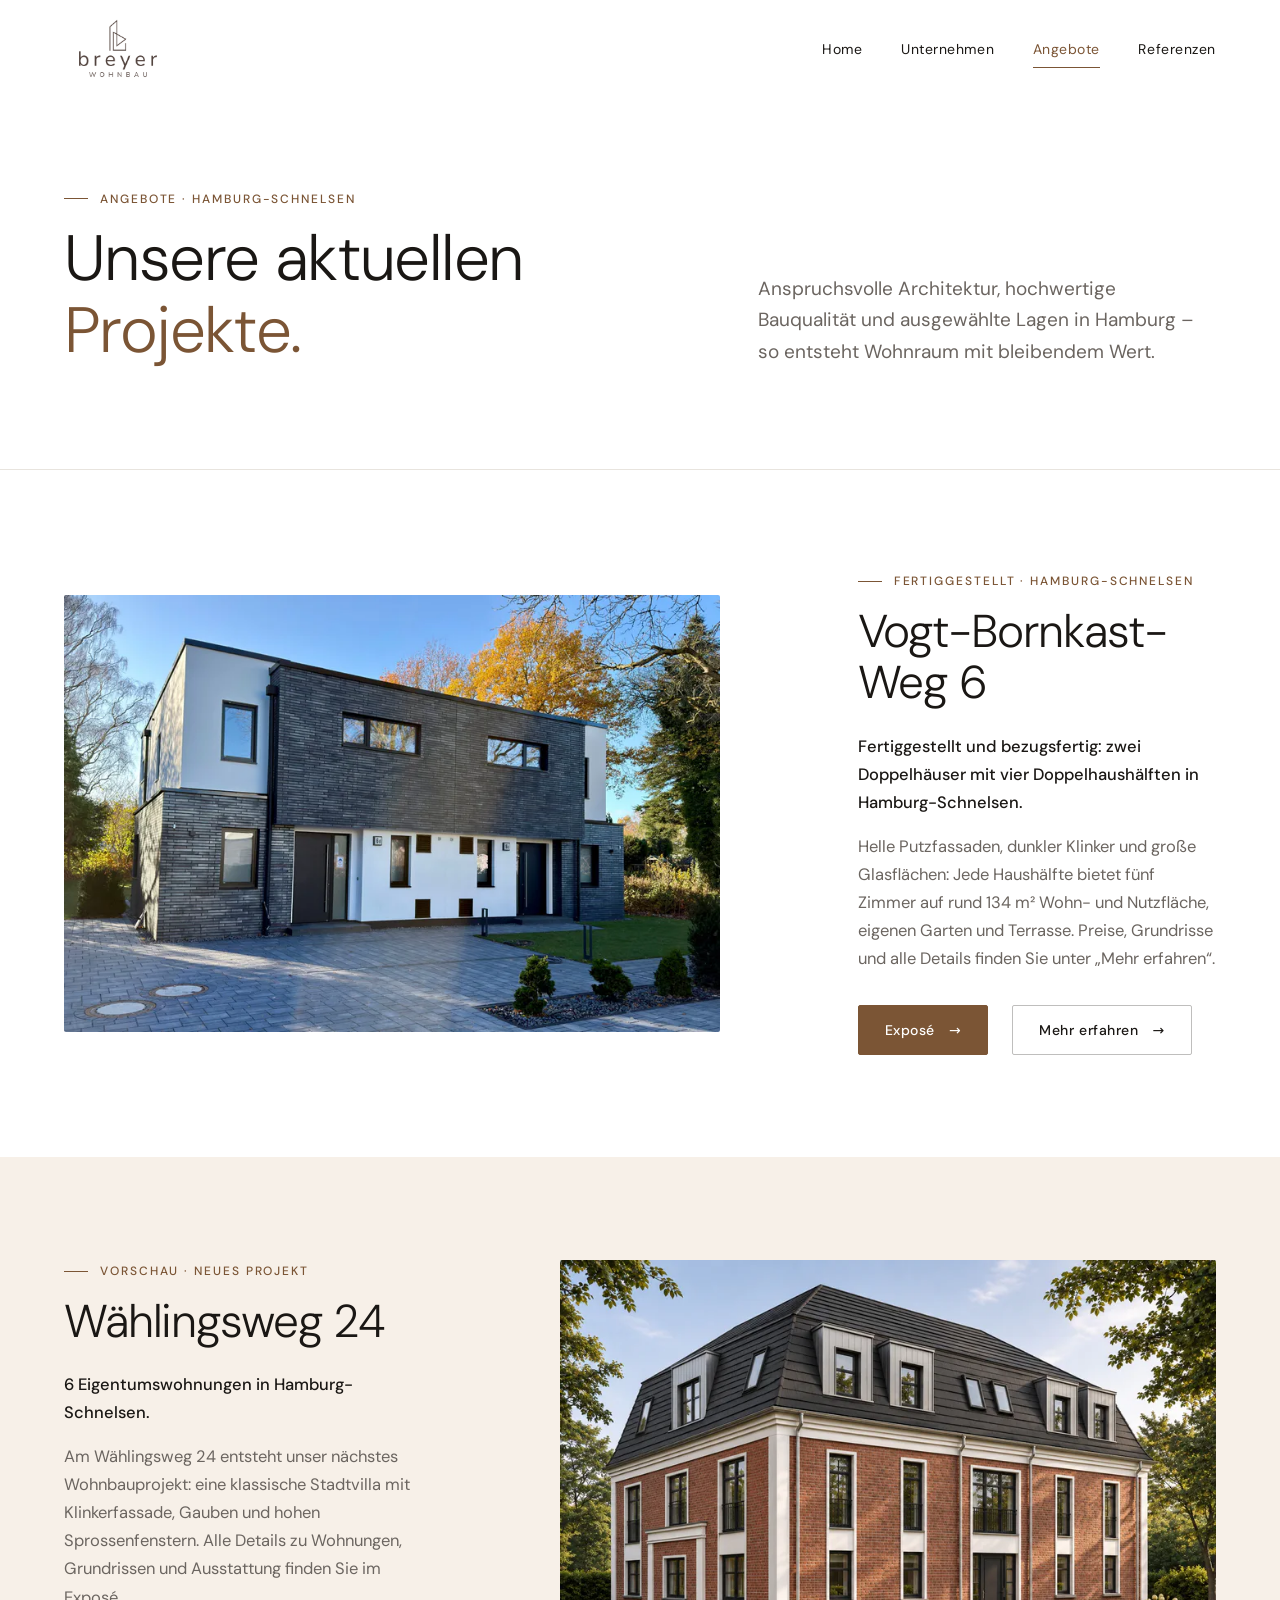
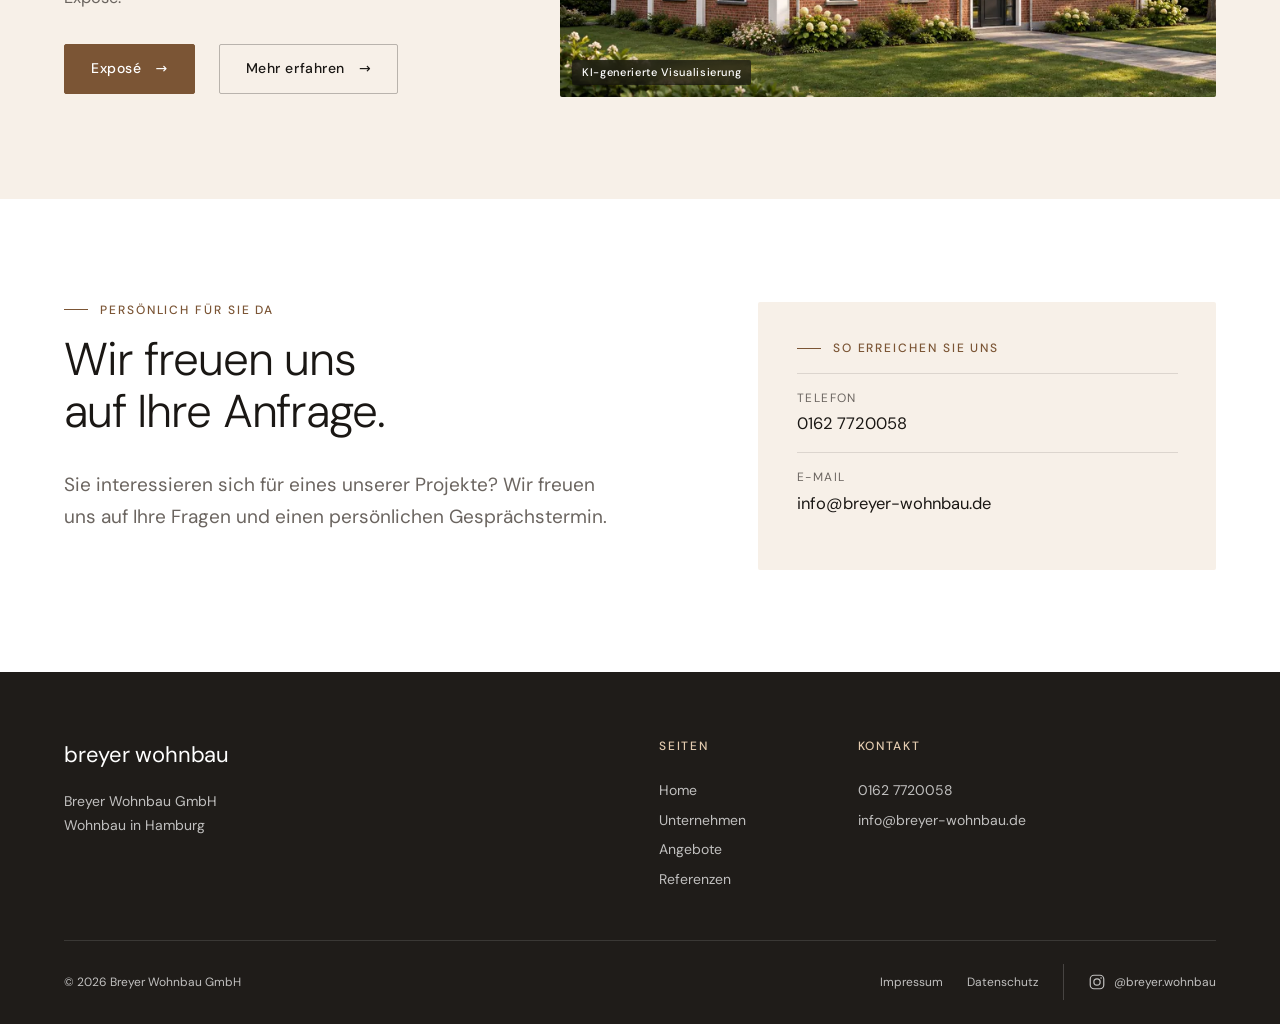
==== angebot.html @ ee2c21bd "Webseite Breyer Wohnbau" ====
<!doctype html>
<html lang="de">
<head>
<meta charset="utf-8">
<meta name="viewport" content="width=device-width,initial-scale=1">

<title>Angebote · Breyer Wohnbau GmbH</title>
<meta name="description" content="Unsere aktuellen Wohnbauprojekte in Hamburg-Schnelsen: Vogt-Bornkast-Weg 6 mit vier Doppelhaushälften und Wählingsweg 24 mit sechs Eigentumswohnungen.">
<meta name="theme-color" content="#ffffff">
<meta property="og:type" content="website">
<meta property="og:locale" content="de_DE">
<meta property="og:site_name" content="Breyer Wohnbau GmbH">
<meta property="og:title" content="Angebote · Breyer Wohnbau GmbH">
<meta property="og:description" content="Unsere aktuellen Wohnbauprojekte in Hamburg-Schnelsen: Vogt-Bornkast-Weg 6 mit vier Doppelhaushälften und Wählingsweg 24 mit sechs Eigentumswohnungen.">
<link rel="icon" href="favicon.png" type="image/png">
<link rel="apple-touch-icon" href="apple-touch-icon.png">
<link rel="preload" href="schriften/dm-sans-latin-400-normal.woff2" as="font" type="font/woff2" crossorigin>
<link rel="preload" href="schriften/dm-sans-latin-300-normal.woff2" as="font" type="font/woff2" crossorigin>
<link rel="stylesheet" href="design.css">
<link rel="stylesheet" href="style.css">
</head>
<body class="seite-angebot">
<a class="skip" href="#inhalt">Zum Inhalt springen</a>
<header class="kopf">
<div class="kopf-innen">
<a class="nav-logo" href="index.html" aria-label="Breyer Wohnbau GmbH – zur Startseite"><img src="bilder/logo.png" alt="Breyer Wohnbau GmbH" width="320" height="231"></a>
<button class="nav-toggle" type="button" aria-expanded="false" aria-controls="hauptnav"><span class="nav-toggle-text">Menü</span><span class="nav-toggle-icon" aria-hidden="true"></span></button>
<nav id="hauptnav" class="nav-links" aria-label="Hauptnavigation"><a href="index.html">Home</a><a href="ueber-uns.html">Unternehmen</a><a href="angebot.html" aria-current="page">Angebote</a><a href="referenzen.html">Referenzen</a><div class="nav-social"><a class="social-link" href="https://www.instagram.com/breyer.wohnbau/" target="_blank" rel="noopener" aria-label="Instagram (@breyer.wohnbau) – öffnet in neuem Fenster"><svg viewBox="0 0 24 24" width="18" height="18" aria-hidden="true" focusable="false"><rect x="3" y="3" width="18" height="18" rx="5" fill="none" stroke="currentColor" stroke-width="1.6"/><circle cx="12" cy="12" r="4.2" fill="none" stroke="currentColor" stroke-width="1.6"/><circle cx="17.4" cy="6.6" r="1.1" fill="currentColor"/></svg><span>@breyer.wohnbau</span></a></div></nav>
</div>
</header>
<main id="inhalt" tabindex="-1">
<section class="sec einleitung"><div class="wrap einleitung-grid"><div><p class="sec-label">Angebote · Hamburg-Schnelsen</p><h1 class="einleitung-titel">Unsere aktuellen<br><em>Projekte.</em></h1></div><div class="einleitung-text"><p>Anspruchsvolle Architektur, hochwertige Bauqualität und ausgewählte Lagen in Hamburg – so entsteht Wohnraum mit bleibendem Wert.</p></div></div></section>
<section class="sec" id="vogt-bornkast-weg"><div class="wrap project-preview"><figure class="pp-bild"><picture><source type="image/webp" srcset="bilder/vbw-g-hauseingang-2-480.webp 480w, bilder/vbw-g-hauseingang-2-800.webp 800w, bilder/vbw-g-hauseingang-2-1200.webp 1200w, bilder/vbw-g-hauseingang-2-1600.webp 1600w, bilder/vbw-g-hauseingang-2-2400.webp 2400w" sizes="(max-width:860px) 100vw, 58vw"><img src="bilder/vbw-g-hauseingang-2-1600.jpg" alt="Fertiggestelltes Doppelhaus am Vogt-Bornkast-Weg 6: Eingangsseite mit dunklem Klinker, heller Putzfassade und gepflasterter Zufahrt" width="2576" height="1717" loading="lazy" decoding="async" style="object-position:50% 55%"></picture></figure><div class="pp-text"><p class="sec-label">Fertiggestellt · Hamburg-Schnelsen</p><h2 class="sec-title">Vogt-Bornkast-Weg 6</h2><div class="pp-copy"><p><strong>Fertiggestellt und bezugsfertig: zwei Doppelhäuser mit vier Doppelhaushälften in Hamburg-Schnelsen.</strong></p>
<p>Helle Putzfassaden, dunkler Klinker und große Glasflächen: Jede Haushälfte bietet fünf Zimmer auf rund 134 m² Wohn- und Nutzfläche, eigenen Garten und Terrasse. Preise, Grundrisse und alle Details finden Sie unter „Mehr erfahren“.</p></div><div class="aktionen"><a class="btn" href="dateien/expose-vogt-bornkast-weg-6.pdf" target="_blank" rel="noopener">Exposé <span class="pfeil" aria-hidden="true">→</span><span class="sr-only"> (PDF, neues Fenster)</span></a><a class="btn btn-linie" href="vogt-bornkast-weg-6.html">Mehr erfahren <span class="pfeil" aria-hidden="true">→</span></a></div></div></div></section>
<section class="sec sec-alt" id="waehlingsweg"><div class="wrap project-preview bild-rechts"><figure class="pp-bild mit-ki-hinweis"><picture><source type="image/webp" srcset="bilder/ww24-perspektive-rendering-480.webp 480w, bilder/ww24-perspektive-rendering-800.webp 800w, bilder/ww24-perspektive-rendering-1200.webp 1200w, bilder/ww24-perspektive-rendering-1536.webp 1536w" sizes="(max-width:860px) 100vw, 58vw"><img src="bilder/ww24-perspektive-rendering-1536.jpg" alt="KI-generierte Visualisierung: Stadtvilla mit sechs Eigentumswohnungen am Wählingsweg 24 in Hamburg-Schnelsen" width="1536" height="1024" loading="lazy" decoding="async"></picture><span class="ki-hinweis">KI-generierte Visualisierung</span></figure><div class="pp-text"><p class="sec-label">Vorschau · Neues Projekt</p><h2 class="sec-title">Wählingsweg 24</h2><div class="pp-copy"><p><strong>6 Eigentumswohnungen in Hamburg-Schnelsen.</strong></p>
<p>Am Wählingsweg 24 entsteht unser nächstes Wohnbauprojekt: eine klassische Stadtvilla mit Klinkerfassade, Gauben und hohen Sprossenfenstern. Alle Details zu Wohnungen, Grundrissen und Ausstattung finden Sie im Exposé.</p></div><div class="aktionen"><a class="btn" href="dateien/expose-waehlingsweg-24.pdf" target="_blank" rel="noopener">Exposé <span class="pfeil" aria-hidden="true">→</span><span class="sr-only"> (PDF, neues Fenster)</span></a><a class="btn btn-linie" href="waehlingsweg-24.html">Mehr erfahren <span class="pfeil" aria-hidden="true">→</span></a></div></div></div></section>
<section class="sec" id="kontakt"><div class="wrap contact-grid"><div><p class="sec-label">Persönlich für Sie da</p><h2 class="sec-title">Wir freuen uns<br>auf Ihre Anfrage.</h2><p class="lead">Sie interessieren sich für eines unserer Projekte? Wir freuen uns auf Ihre Fragen und einen persönlichen Gesprächstermin.</p></div><div class="contact-panel"><p class="sec-label">So erreichen Sie uns</p><a class="contact-link" href="tel:+491627720058"><span>Telefon</span>0162 7720058</a><a class="contact-link" href="mailto:info@breyer-wohnbau.de"><span>E-Mail</span>info@breyer-wohnbau.de</a></div></div></section>
</main>
<footer class="fuss">
<div class="wrap fuss-grid">
<div class="fuss-marke"><p class="footer-logo">breyer wohnbau</p><p>Breyer Wohnbau GmbH<br>Wohnbau in Hamburg</p></div>
<nav class="fuss-nav" aria-label="Fußzeile"><p class="fuss-titel">Seiten</p><a href="index.html">Home</a><a href="ueber-uns.html">Unternehmen</a><a href="angebot.html">Angebote</a><a href="referenzen.html">Referenzen</a></nav>
<div class="fuss-kontakt"><p class="fuss-titel">Kontakt</p><a href="tel:+491627720058">0162 7720058</a><a href="mailto:info@breyer-wohnbau.de">info@breyer-wohnbau.de</a></div>
</div>
<div class="wrap fuss-unten"><p class="footer-copy">© 2026 Breyer Wohnbau GmbH</p><div class="footer-links"><a href="impressum.html">Impressum</a><a href="datenschutz.html">Datenschutz</a><a class="social-link" href="https://www.instagram.com/breyer.wohnbau/" target="_blank" rel="noopener" aria-label="Instagram (@breyer.wohnbau) – öffnet in neuem Fenster"><svg viewBox="0 0 24 24" width="18" height="18" aria-hidden="true" focusable="false"><rect x="3" y="3" width="18" height="18" rx="5" fill="none" stroke="currentColor" stroke-width="1.6"/><circle cx="12" cy="12" r="4.2" fill="none" stroke="currentColor" stroke-width="1.6"/><circle cx="17.4" cy="6.6" r="1.1" fill="currentColor"/></svg><span>@breyer.wohnbau</span></a></div></div>
</footer>
<script src="seite.js" defer></script>
</body>
</html>
---- design.css ----
@font-face{font-family:'DM Sans';font-style:normal;font-weight:300;font-display:swap;src:url(schriften/dm-sans-latin-300-normal.woff2) format('woff2')}
@font-face{font-family:'DM Sans';font-style:normal;font-weight:400;font-display:swap;src:url(schriften/dm-sans-latin-400-normal.woff2) format('woff2')}
@font-face{font-family:'DM Sans';font-style:normal;font-weight:500;font-display:swap;src:url(schriften/dm-sans-latin-500-normal.woff2) format('woff2')}
:root{--braun:#7B5535;--braun-light:#F7F0E8;--braun-mid:#C4A882;--braun-dunkel-hell:#E4CCB0;--text:#1A1714;--gray-600:#6B6560;--gray-200:#E8E4DE;--white:#FFFFFF;--font-kopf:'DM Sans',system-ui,sans-serif;--font-text:'DM Sans',system-ui,sans-serif;--radius:2px}
---- style.css ----
/* =========================================================================
   Breyer Wohnbau – Gestaltung
   Farben und Schriften kommen aus design.css (inhalt/design.json).
   Aufbau: 1 Grundlagen · 2 Raster & Typografie · 3 Komponenten · 4 Bausteine
           5 Kopf & Fuß · 6 Animation · 7 Responsiv
   ========================================================================= */

/* ---------- 1 Grundlagen ---------- */
:root{
  --wrap:1240px;
  --wrap-breit:1440px;
  --rand:clamp(20px,5vw,64px);
  --kopf-h:100px;
  /* Abstände (8er-System) */
  --s1:8px;--s2:16px;--s3:24px;--s4:32px;--s5:48px;--s6:64px;--s7:96px;
  --sec-y:clamp(64px,8vw,112px);
  /* Schriftgrößen */
  --fs-xs:12px;--fs-s:14px;--fs-m:16.5px;--fs-l:clamp(17px,.4vw + 15.5px,19px);
  --fs-h3:clamp(20px,.6vw + 17px,24px);
  --fs-h2:clamp(30px,2.2vw + 18px,46px);
  --fs-h1:clamp(38px,3.6vw + 18px,70px);
  /* Farben (abgeleitet) */
  --papier:#fbf9f6;
  --dunkel:#1f1c19;
  --linie:var(--gray-200);
  --ease:cubic-bezier(.22,.61,.36,1);
}
*,*::before,*::after{box-sizing:border-box}
*{margin:0;padding:0}
html{-webkit-text-size-adjust:100%;text-size-adjust:100%;scroll-padding-top:calc(var(--kopf-h) + 64px)}
@media (prefers-reduced-motion:no-preference){html{scroll-behavior:smooth}}
body{font-family:var(--font-text);font-size:var(--fs-m);line-height:1.7;color:var(--text);background:var(--white);-webkit-font-smoothing:antialiased;-moz-osx-font-smoothing:grayscale;text-rendering:optimizeLegibility;font-variant-numeric:lining-nums;overflow-x:clip}
a{color:inherit;text-decoration:none}
img{display:block;max-width:100%;height:auto}
picture{display:contents}
button{font:inherit;color:inherit}
ul{list-style:none}
:focus-visible{outline:2px solid var(--braun);outline-offset:3px;border-radius:1px}
main:focus{outline:none}
.skip{position:absolute;left:12px;top:-60px;z-index:300;background:var(--dunkel);color:#fff;padding:10px 16px;font-size:var(--fs-s);transition:top .2s}
.skip:focus{top:12px}
.sr-only{position:absolute;width:1px;height:1px;padding:0;margin:-1px;overflow:hidden;clip:rect(0,0,0,0);white-space:nowrap;border:0}
mark.platzhalter{background:#fff3b0;color:#5c4300;border:1px dashed #c79a00;padding:0 4px;border-radius:2px;font-weight:500;-webkit-box-decoration-break:clone;box-decoration-break:clone}
::selection{background:var(--braun-dunkel-hell);color:var(--dunkel)}

/* ---------- 2 Raster & Typografie ---------- */
.wrap{width:100%;max-width:calc(var(--wrap) + 2 * var(--rand));margin-inline:auto;padding-inline:var(--rand)}
.wrap-breit{width:100%;max-width:calc(var(--wrap-breit) + 2 * var(--rand));margin-inline:auto;padding-inline:var(--rand)}
.sec{padding-block:var(--sec-y)}
.sec + .sec:not(.sec-alt){border-top:1px solid var(--linie)}
.sec-alt + .sec:not(.sec-alt){border-top:0}
.sec-alt{background:var(--braun-light)}

.sec-label,.hero-tag,.home-kicker{display:flex;align-items:center;gap:12px;margin-bottom:var(--s2);font-size:var(--fs-xs);font-weight:500;letter-spacing:.16em;text-transform:uppercase;color:var(--braun);line-height:1.4}
.sec-label::before,.hero-tag::before,.home-kicker::before{content:'';flex:none;width:24px;height:1px;background:currentColor}
h1,h2,h3{font-family:var(--font-kopf);font-weight:300;line-height:1.12;letter-spacing:-.025em;color:var(--text);text-wrap:balance}
.sec-title{font-size:var(--fs-h2);margin-bottom:var(--s4)}
h1.sec-title{font-size:var(--fs-h1)}
.sec-title em,h1 em{font-style:normal;color:var(--braun)}
.lead{font-size:var(--fs-l);line-height:1.65;color:var(--gray-600);max-width:34em}
.muted{font-size:var(--fs-s);line-height:1.6;color:var(--gray-600);margin-top:var(--s3);max-width:42em}
p{max-width:65ch}

/* ---------- 3 Komponenten ---------- */
.pfeil{display:inline-block;transition:transform .35s var(--ease)}
.btn{display:inline-flex;align-items:center;justify-content:center;gap:14px;min-height:50px;padding:14px 26px;background:var(--braun);color:#fff;border:1px solid var(--braun);border-radius:var(--radius);font-size:var(--fs-s);font-weight:500;letter-spacing:.04em;line-height:1.2;transition:background-color .3s var(--ease),color .3s var(--ease),border-color .3s var(--ease)}
.btn:hover{background:#5f4129;border-color:#5f4129}
.btn:hover .pfeil,.textlink:hover .pfeil,.ref-karte:hover .pfeil,.rd-weiter:hover .pfeil{transform:translateX(4px)}
.btn-linie{background:transparent;color:var(--text);border-color:rgba(26,23,20,.28)}
.btn-linie:hover{background:var(--text);color:#fff;border-color:var(--text)}
.btn-hell{background:#fff;color:var(--dunkel);border-color:#fff}
.btn-hell:hover{background:var(--braun-light);border-color:var(--braun-light)}
.btn-glas{background:rgba(255,255,255,.08);color:#fff;border-color:rgba(255,255,255,.55);-webkit-backdrop-filter:blur(6px);backdrop-filter:blur(6px)}
.btn-glas:hover{background:rgba(255,255,255,.2);border-color:#fff}
.btn-abstand{margin-top:var(--s4)}
.textlink{display:inline-flex;align-items:center;gap:10px;padding-block:6px;font-size:var(--fs-s);font-weight:500;letter-spacing:.03em;color:var(--text);background:linear-gradient(var(--braun),var(--braun)) 0 100%/100% 1px no-repeat;transition:background-size .4s var(--ease),color .3s}
.textlink:hover{color:var(--braun);background-size:40% 1px}
.aktionen{display:flex;flex-wrap:wrap;align-items:center;gap:var(--s2) var(--s3);margin-top:var(--s4)}

.kennzahlen{display:flex;flex-wrap:wrap;gap:0;margin-top:var(--s4);border-top:1px solid var(--linie);border-bottom:1px solid var(--linie)}
.kennzahlen>div{flex:1 1 0;min-width:120px;padding:var(--s3) var(--s3) var(--s3) 0;display:flex;flex-direction:column-reverse;gap:6px}
.kennzahlen>div+div{padding-left:var(--s3);border-left:1px solid var(--linie)}
.kennzahlen dd{font-family:var(--font-kopf);font-size:clamp(24px,1.4vw + 14px,32px);font-weight:300;line-height:1;letter-spacing:-.02em;font-variant-numeric:lining-nums tabular-nums;white-space:nowrap}
.kennzahlen dt{font-size:var(--fs-xs);line-height:1.4;color:var(--gray-600);letter-spacing:.02em}

/* ---------- 4 Bausteine ---------- */

/* Startseite: Bildauftakt */
.home-slideshow{position:relative;display:flex;flex-direction:column;background:var(--dunkel);color:#fff;outline:none}
.home-stage{order:1}
.home-message{order:2}
.home-stage{position:relative;height:clamp(560px,calc(100svh - var(--kopf-h)),940px);overflow:hidden;background:#2a2723}
.home-slide{position:absolute;inset:0;margin:0;opacity:0;visibility:hidden;transition:opacity 1.4s var(--ease),visibility 0s linear 1.4s}
.home-slide.active{opacity:1;visibility:visible;transition:opacity 1.4s var(--ease),visibility 0s}
.home-slide img{width:100%;height:100%;object-fit:cover;transform:scale(1.001);transform-origin:50% 45%}
.home-slide.active img{animation:sanfterZoom 9s linear both}
.home-slideshow.is-paused .home-slide img{animation-play-state:paused}
@keyframes sanfterZoom{from{transform:scale(1.001)}to{transform:scale(1.045)}}
.home-shade{position:absolute;inset:0;pointer-events:none;background:linear-gradient(180deg,rgba(18,16,14,.38) 0%,rgba(18,16,14,0) 26%),linear-gradient(0deg,rgba(18,16,14,.78) 0%,rgba(18,16,14,.32) 42%,rgba(18,16,14,0) 68%),linear-gradient(90deg,rgba(18,16,14,.42) 0%,rgba(18,16,14,0) 62%)}
.home-message{position:absolute;left:0;right:0;bottom:calc(var(--s7) + 8px);z-index:2;pointer-events:none}
.home-message .wrap>*{pointer-events:auto}
.home-kicker{color:var(--braun-dunkel-hell)}
.home-message h1{color:#fff;font-size:var(--fs-h1);max-width:14em;margin-bottom:var(--s3);text-shadow:0 1px 30px rgba(0,0,0,.25)}
.home-lead{font-size:var(--fs-l);color:rgba(255,255,255,.88);max-width:32em}
.home-actions{display:flex;flex-wrap:wrap;gap:var(--s2);margin-top:var(--s4)}
.home-stage-fuss{position:absolute;left:0;right:0;bottom:var(--s4);z-index:3;display:flex;align-items:center;justify-content:space-between;gap:var(--s3)}
.slide-caption{display:inline-flex;align-items:center;gap:14px;min-height:44px;font-size:var(--fs-xs);letter-spacing:.14em;text-transform:uppercase;color:rgba(255,255,255,.82);transition:color .3s}
.slide-caption-mehr{letter-spacing:.06em;text-transform:none;font-size:var(--fs-s);color:#fff;border-bottom:1px solid rgba(255,255,255,.5);padding-bottom:2px}
a.slide-caption:hover{color:#fff}
a.slide-caption:hover .pfeil{transform:translateX(4px)}
.slide-controls{display:flex;align-items:center;gap:2px;margin-left:auto;padding:4px;border:1px solid rgba(255,255,255,.28);border-radius:999px;background:rgba(18,16,14,.28);-webkit-backdrop-filter:blur(10px);backdrop-filter:blur(10px)}
.slide-controls button{display:grid;place-items:center;width:44px;height:44px;border:0;border-radius:50%;background:transparent;color:#fff;cursor:pointer;transition:background-color .25s}
.slide-controls button:hover{background:rgba(255,255,255,.14)}
.slide-controls button:focus-visible{outline:2px solid #fff;outline-offset:-2px}
.slide-dots{display:flex}
.slide-controls .slide-dot{width:28px}
.slide-dot::after{content:'';display:block;width:6px;height:6px;border-radius:999px;background:rgba(255,255,255,.45);transition:width .4s var(--ease),background-color .4s}
.slide-dot[aria-pressed=true]::after{width:18px;background:#fff}
.home-images-only .home-stage-fuss{bottom:var(--s3)}

/* Bild und Text */
.project-preview{display:grid;grid-template-columns:repeat(12,minmax(0,1fr));column-gap:clamp(24px,3vw,48px);align-items:center}
.pp-bild{grid-column:1 / span 7;margin:0}
.pp-text{grid-column:9 / span 4}
.bild-rechts .pp-bild{grid-column:6 / span 7;order:2}
.bild-rechts .pp-text{grid-column:1 / span 4}
.pp-bild img{width:100%;border-radius:var(--radius)}
.pp-copy p{color:var(--gray-600);margin-bottom:var(--s2)}
.pp-copy p:last-child{margin-bottom:0}
.pp-copy strong{color:var(--text);font-weight:500}
.image-note{margin-top:10px;font-size:var(--fs-xs);color:var(--gray-600);letter-spacing:.02em}
.project-preview .sec-title{margin-bottom:var(--s3)}
/* Variante: aktuelles Angebot */
.stil-angebot .pp-bild{grid-column:1 / span 6}
.stil-angebot .pp-text{grid-column:7 / span 6;padding-left:clamp(0px,3vw,48px)}
.stil-angebot .sec-title{font-size:clamp(32px,2.2vw + 16px,48px)}
.stil-angebot .pp-copy p{font-size:var(--fs-l)}
/* Variante: Referenzliste – ruhiges, einheitliches Format */
.stil-referenz{padding-block:clamp(48px,6vw,88px)}
.stil-referenz .pp-bild{overflow:hidden;border-radius:var(--radius)}
.stil-referenz .pp-bild img{aspect-ratio:3/2;object-fit:cover;transition:transform 1.2s var(--ease)}
.stil-referenz .pp-bild:hover img{transform:scale(1.025)}
.stil-referenz .pp-text{grid-column:9 / span 4}
.stil-referenz.bild-rechts .pp-text,.stil-referenz .bild-rechts .pp-text{grid-column:1 / span 4}
.stil-referenz .sec-title{font-size:clamp(28px,1.8vw + 18px,40px)}
.seite-referenzen .seitenkopf{padding-bottom:clamp(24px,3vw,40px)}
.seite-referenzen .seitenkopf + .sec{border-top:0}

/* Seitenkopf / Textseiten */
.seitenkopf{padding-top:clamp(56px,7vw,104px)}
.textseite .sec-title{max-width:14em}
.fliesstext{max-width:68ch;color:var(--gray-600)}
.fliesstext h2{font-size:var(--fs-h3);font-weight:400;letter-spacing:-.01em;color:var(--text);margin:var(--s5) 0 var(--s1)}
.fliesstext h3{font-family:var(--font-text);font-size:var(--fs-m);font-weight:500;letter-spacing:0;color:var(--text);margin:var(--s3) 0 6px}
.fliesstext p,.fliesstext ul{margin-bottom:var(--s2)}
.fliesstext ul{padding-left:20px;list-style:disc}
.fliesstext a{color:var(--braun);text-decoration:underline;text-underline-offset:3px}
.seite-impressum .sec-title,.seite-datenschutz .sec-title{font-size:clamp(34px,2.6vw + 18px,54px)}

/* Referenzen-Auswahl (Karten) */
.sec-kopf{display:flex;justify-content:space-between;align-items:flex-end;gap:var(--s3);margin-bottom:var(--s5)}
.sec-kopf .sec-title{margin-bottom:0}
.ref-karten{display:grid;grid-template-columns:repeat(3,minmax(0,1fr));gap:clamp(16px,2.4vw,32px)}
.ref-karte{position:relative;display:grid;grid-template-columns:1fr auto;align-items:end;gap:var(--s2);color:var(--text)}
.ref-karte-bild{grid-column:1 / -1;overflow:hidden;border-radius:var(--radius);background:var(--braun-light)}
.ref-karte-bild img{width:100%;aspect-ratio:4/3;object-fit:cover;transition:transform 1.1s var(--ease)}
.ref-karte:hover .ref-karte-bild img{transform:scale(1.04)}
.ref-karte-text{display:flex;flex-direction:column;gap:4px}
.ref-karte-status{font-size:var(--fs-xs);letter-spacing:.12em;text-transform:uppercase;color:var(--gray-600)}
.ref-karte-titel{font-family:var(--font-kopf);font-size:var(--fs-h3);font-weight:400;letter-spacing:-.01em;line-height:1.25;transition:color .3s}
.ref-karte:hover .ref-karte-titel{color:var(--braun)}
.ref-karte>.pfeil{padding-bottom:4px;color:var(--braun)}

/* Angebot: Titel – Kopfzeile, darunter großes Bild im 3:2-Format */

/* Seitenmenü (Sprungmarken) */
.subnav{position:sticky;top:var(--kopf-h);z-index:50;background:rgba(255,255,255,.94);-webkit-backdrop-filter:saturate(1.4) blur(10px);backdrop-filter:saturate(1.4) blur(10px);border-bottom:1px solid var(--linie);transition:top .35s var(--ease)}
.subnav-innen{display:flex;gap:clamp(20px,3vw,40px);overflow-x:auto;scrollbar-width:none;-webkit-overflow-scrolling:touch}
.subnav-innen::-webkit-scrollbar{display:none}
.subnav a{flex:none;position:relative;padding:18px 0;font-size:var(--fs-s);color:var(--gray-600);transition:color .25s}
.subnav a::after{content:'';position:absolute;left:0;right:0;bottom:-1px;height:2px;background:var(--braun);transform:scaleX(0);transform-origin:left;transition:transform .4s var(--ease)}
.subnav a:hover,.subnav a.aktiv{color:var(--text)}
.subnav a.aktiv::after{transform:scaleX(1)}

/* Text und Punkte / zwei Spalten */
.intro-grid{display:grid;grid-template-columns:repeat(12,minmax(0,1fr));column-gap:clamp(24px,3vw,48px);align-items:start}
.intro-grid>:first-child{grid-column:1 / span 6}
.intro-grid>:last-child{grid-column:8 / span 5}
.intro-text p{color:var(--gray-600);margin-bottom:var(--s2)}
.intro-text .textlink{margin-top:var(--s2)}
.highlights{display:grid;gap:0;border-top:1px solid rgba(26,23,20,.14)}
.hl{display:grid;grid-template-columns:40px 1fr;gap:var(--s2);padding:var(--s3) 0;border-bottom:1px solid rgba(26,23,20,.14)}
.hl-n{font-size:var(--fs-xs);font-weight:500;letter-spacing:.08em;color:var(--braun);padding-top:4px;font-variant-numeric:tabular-nums}
.hl-t{font-size:var(--fs-m);font-weight:500;margin-bottom:2px}
.hl-s{font-size:var(--fs-s);color:var(--gray-600);line-height:1.6}

/* Tabellen */
.data-grid{display:grid;grid-template-columns:repeat(12,minmax(0,1fr));column-gap:clamp(24px,3vw,48px);row-gap:var(--s5);align-items:start}
.data-grid>:first-child{grid-column:1 / span 6}
.data-grid>:last-child{grid-column:8 / span 5}
.data-table{width:100%;border-collapse:collapse;font-variant-numeric:lining-nums tabular-nums}
.data-table tr{border-bottom:1px solid var(--linie)}
.data-table tr:first-child{border-top:1px solid var(--linie)}
.data-table th,.data-table td{padding:14px 0;font-size:var(--fs-s);line-height:1.5;vertical-align:baseline}
.data-table th{width:46%;padding-right:var(--s2);text-align:left;font-weight:400;color:var(--gray-600)}
.data-table td{text-align:right;font-weight:500}
.preis-tabelle th{color:var(--text);font-size:var(--fs-m)}
.preis-tabelle th span{display:block;margin-top:2px;font-size:var(--fs-xs);color:var(--gray-600)}
.preis-tabelle td{font-family:var(--font-kopf);font-size:clamp(20px,1vw + 14px,26px);font-weight:300;letter-spacing:-.01em;white-space:nowrap;vertical-align:middle}
.preis-tabelle th,.preis-tabelle td{padding-block:18px}

/* Pläne und Exposé */
.plans-grid{display:grid;grid-template-columns:repeat(3,minmax(0,1fr));gap:clamp(16px,2vw,24px)}
.plan-card{margin:0;background:#fff;border:1px solid var(--linie);border-radius:var(--radius);overflow:hidden;transition:border-color .3s,box-shadow .4s var(--ease)}
.plan-card:hover{border-color:var(--braun-mid);box-shadow:0 18px 40px -24px rgba(60,40,20,.35)}
.plan-card a{display:block;padding:clamp(14px,2vw,24px);cursor:zoom-in}
.plan-card img{width:100%;aspect-ratio:1/1;object-fit:contain}
.plan-label{display:flex;justify-content:space-between;align-items:center;padding:14px clamp(14px,2vw,24px);border-top:1px solid var(--linie);font-size:var(--fs-xs);font-weight:500;letter-spacing:.12em;text-transform:uppercase;color:var(--gray-600)}
.plan-label span{color:var(--braun);letter-spacing:0}
.expose-row{display:grid;grid-template-columns:minmax(0,1fr) auto;align-items:center;gap:var(--s4);margin-top:var(--s5);padding:clamp(24px,3vw,40px);background:#fff;border:1px solid var(--linie);border-radius:var(--radius)}
.expose-row h3{font-size:var(--fs-h3);font-weight:400;margin-bottom:var(--s1)}
.expose-row p{color:var(--gray-600)}
.download{display:flex;flex-direction:column;gap:6px;min-width:240px;padding:20px 24px;background:var(--braun);color:#fff;border-radius:var(--radius);transition:background-color .3s}
.download:hover{background:#5f4129}
.download-titel{font-size:var(--fs-m);font-weight:500}
.download-info{font-size:var(--fs-xs);color:rgba(255,255,255,.78)}

/* Kontakt */
.contact-grid{display:grid;grid-template-columns:repeat(12,minmax(0,1fr));column-gap:clamp(24px,3vw,48px);row-gap:var(--s4);align-items:start}
.contact-grid>:first-child{grid-column:1 / span 6}
.contact-grid>:last-child{grid-column:8 / span 5}
.contact-panel{padding:clamp(24px,3vw,40px);background:var(--braun-light);border-radius:var(--radius)}
.sec-alt .contact-panel{background:#fff}
.contact-name{font-family:var(--font-kopf);font-size:var(--fs-h3);font-weight:400;margin-bottom:var(--s3)}
.contact-link{display:grid;gap:2px;padding:14px 0;border-top:1px solid rgba(26,23,20,.12);font-size:var(--fs-m);word-break:break-word;transition:color .25s}
.contact-link span{font-size:var(--fs-xs);letter-spacing:.12em;text-transform:uppercase;color:var(--gray-600)}
.contact-link:hover{color:var(--braun)}

/* Termin (Open House) */
.event{padding-block:var(--s6)}
.event-innen{display:grid;grid-template-columns:180px 1fr auto;align-items:center;gap:var(--s5)}
.event-date{font-family:var(--font-kopf);font-size:60px;font-weight:300;line-height:1;color:var(--braun)}
.event-date small{display:block;margin-top:12px;font-family:var(--font-text);font-size:var(--fs-xs);letter-spacing:.14em;text-transform:uppercase}
.event h2{font-size:clamp(24px,1.4vw + 16px,32px)}
.event p{margin-top:var(--s1);color:var(--gray-600)}

/* Referenz-Detailseite */
.rd-kopf{padding-top:clamp(40px,5vw,72px);padding-bottom:clamp(28px,3.5vw,48px)}
.brotkrumen{display:flex;gap:10px;margin-bottom:var(--s4);font-size:var(--fs-xs);color:var(--gray-600)}
.brotkrumen a{transition:color .25s}
.brotkrumen a:hover{color:var(--braun)}
.rd-kopf h1{font-size:var(--fs-h1)}
.rd-unter{margin-top:var(--s2);font-size:var(--fs-l);color:var(--gray-600)}
.rd-hero{position:relative}
.rd-hero img{width:100%;aspect-ratio:3/2;max-height:calc(100svh - var(--kopf-h) - 40px);object-fit:cover;border-radius:var(--radius)}
.rd-intro{display:grid;grid-template-columns:repeat(12,minmax(0,1fr));column-gap:clamp(24px,3vw,48px);padding-block:var(--sec-y)}
.rd-intro>:first-child{grid-column:1 / span 5}
.rd-intro>:last-child{grid-column:7 / span 6}
.rd-intro h2{font-size:var(--fs-h2)}
.rd-intro-text p{color:var(--gray-600);margin-bottom:var(--s2)}
.rd-facts{display:flex;flex-wrap:wrap;margin-top:var(--s4);border-top:1px solid var(--linie)}
.rd-facts>div{flex:1 1 0;min-width:110px;display:flex;flex-direction:column-reverse;gap:6px;padding:var(--s3) var(--s3) 0 0}
.rd-facts>div+div{padding-left:var(--s3);border-left:1px solid var(--linie)}
.rd-facts dd{font-family:var(--font-kopf);font-size:clamp(24px,1.2vw + 16px,30px);font-weight:300;line-height:1.05;letter-spacing:-.02em}
.rd-facts dt{font-size:var(--fs-xs);color:var(--gray-600);line-height:1.4}
.rd-gallery{padding-bottom:var(--sec-y)}
.rd-gallery-kopf{position:relative;display:flex;justify-content:space-between;align-items:flex-end;gap:var(--s3);margin-bottom:var(--s4);padding-top:var(--sec-y)}
.rd-gallery-kopf::before{content:'';position:absolute;top:0;left:0;right:0;height:1px;background:var(--linie)}
.rd-gallery-kopf h2{font-size:var(--fs-h2)}
.rd-gallery-kopf>p{font-size:var(--fs-s);color:var(--gray-600)}
.rd-photos{display:grid;grid-template-columns:repeat(2,minmax(0,1fr));gap:clamp(12px,1.6vw,22px)}
.rd-foto{margin:0}
.rd-breit{grid-column:1 / -1}
.rd-photo{display:block;width:100%;padding:0;border:0;background:var(--braun-light);border-radius:var(--radius);overflow:hidden;cursor:zoom-in}
.rd-photo img{width:100%;aspect-ratio:3/2;object-fit:cover;transition:transform 1.1s var(--ease),opacity .3s}
.rd-photo:hover img{transform:scale(1.025)}
.rd-photo:focus-visible{outline:2px solid var(--braun);outline-offset:4px}
.rd-foto figcaption{padding-top:10px;font-size:var(--fs-xs);color:var(--gray-600);letter-spacing:.02em}
.rd-concept{padding-block:var(--sec-y);text-align:center;background:var(--braun-light);max-width:none}
.rd-concept>*{margin-inline:auto}
.rd-concept .sec-label{justify-content:center}
.rd-concept h2{font-size:var(--fs-h2);max-width:16em;margin-bottom:var(--s3)}
.rd-concept p:not(.sec-label){color:var(--gray-600);max-width:38em;font-size:var(--fs-l)}
.rd-end{border-top:1px solid var(--linie)}
.rd-end-innen{display:flex;justify-content:space-between;align-items:center;gap:var(--s3);padding-block:var(--s5)}
.rd-zurueck{font-size:var(--fs-s);color:var(--gray-600);transition:color .25s}
.rd-zurueck:hover{color:var(--braun)}
.rd-weiter{display:flex;flex-direction:column;align-items:flex-end;gap:4px;text-align:right}
.rd-weiter span:first-child{font-size:var(--fs-xs);letter-spacing:.14em;text-transform:uppercase;color:var(--gray-600)}
.rd-weiter strong{font-family:var(--font-kopf);font-size:var(--fs-h3);font-weight:400;transition:color .25s}
.rd-weiter:hover strong{color:var(--braun)}
/* Bildansicht */
.rd-viewer{position:fixed;inset:0;width:100vw;height:100vh;height:100dvh;max-width:none;max-height:none;margin:0;padding:0;border:0;background:#141210;color:#fff;overflow:hidden}
.rd-viewer[open]{display:grid;grid-template-rows:minmax(0,1fr) auto auto}
.rd-viewer::backdrop{background:rgba(10,9,8,.9)}
.rd-viewer-bild{position:relative;display:grid;place-items:center;min-height:0;padding:clamp(56px,6vw,72px) clamp(8px,4vw,72px) 8px}
.rd-viewer-bild{overflow:hidden}
.rd-viewer-bild img{max-width:100%;max-height:calc(100dvh - 190px);width:auto;height:auto;object-fit:contain;border-radius:2px;transition:opacity .35s var(--ease)}
.rd-viewer-bild img.laedt{opacity:.25}
.rd-viewer-text{max-width:none;padding:10px var(--rand) 0;text-align:center;font-size:var(--fs-s);color:rgba(255,255,255,.75)}
.rd-viewer-leiste{display:flex;justify-content:center;align-items:center;gap:var(--s3);padding:12px 0 max(16px,env(safe-area-inset-bottom))}
.rd-zaehler{min-width:64px;text-align:center;font-size:var(--fs-s);font-variant-numeric:tabular-nums;color:rgba(255,255,255,.75)}
.rd-viewer button{display:grid;place-items:center;width:48px;height:48px;border:1px solid rgba(255,255,255,.3);border-radius:50%;background:rgba(255,255,255,.06);color:#fff;font-size:18px;cursor:pointer;transition:background-color .25s,border-color .25s}
.rd-viewer button:hover{background:rgba(255,255,255,.16);border-color:rgba(255,255,255,.6)}
.rd-viewer button:focus-visible{outline:2px solid #fff;outline-offset:3px}
.rd-close{position:absolute;top:max(12px,env(safe-area-inset-top));right:12px;z-index:2}
body.viewer-offen{overflow:hidden}

/* Aufklappbare Zusatzinformationen */
.project-details{margin-top:var(--s4);border:1px solid var(--linie);border-radius:var(--radius)}
.project-details summary{cursor:pointer;padding:14px 18px;color:var(--braun);font-size:var(--fs-s);font-weight:500;list-style:none;display:flex;align-items:center;justify-content:space-between;gap:16px}
.project-details summary::-webkit-details-marker{display:none}
.project-details summary::after{content:'+';font-size:21px;font-weight:300;line-height:1}
.project-details[open] summary::after{content:'−'}
.project-details-content{padding:4px 18px 18px}
.project-details-gallery{display:grid;gap:14px}
.project-details-gallery:empty{display:none}

/* ---------- 5 Kopf & Fuß ---------- */
.kopf{position:sticky;top:0;z-index:100;border-bottom:1px solid transparent;transition:border-color .35s,box-shadow .35s}
/* Unschärfe auf eigener Ebene – sonst würde das mobile Menü (position:fixed) im Kopf eingesperrt */
.kopf::before{content:'';position:absolute;inset:0;z-index:-1;background:rgba(255,255,255,.92);-webkit-backdrop-filter:saturate(1.4) blur(12px);backdrop-filter:saturate(1.4) blur(12px)}
body.menue-offen .kopf::before{background:#fff}
.kopf.gescrollt{border-bottom-color:var(--linie);box-shadow:0 10px 30px -24px rgba(30,20,10,.4)}
.kopf-innen{display:flex;justify-content:space-between;align-items:center;gap:var(--s4);height:var(--kopf-h);max-width:calc(var(--wrap) + 2 * var(--rand));margin-inline:auto;padding-inline:var(--rand)}
.nav-logo{display:block;flex:none;line-height:0}
.nav-logo img{height:78px;width:auto}
.nav-links{display:flex;align-items:center;gap:clamp(24px,3vw,44px)}
.nav-links a{position:relative;padding:8px 0;font-size:var(--fs-s);letter-spacing:.04em;color:var(--text);transition:color .25s}
.nav-links a::after{content:'';position:absolute;left:0;right:0;bottom:2px;height:1px;background:var(--braun);transform:scaleX(0);transform-origin:right;transition:transform .4s var(--ease)}
.nav-links a:hover{color:var(--braun)}
.nav-links a:hover::after,.nav-links a[aria-current]::after{transform:scaleX(1);transform-origin:left}
.nav-links a[aria-current]{color:var(--braun)}
.nav-badge{padding:10px 18px!important;color:#fff!important;background:var(--braun);border-radius:var(--radius)}
.nav-badge::after{display:none}
.nav-toggle{display:none;align-items:center;gap:12px;min-height:44px;padding:0 4px 0 12px;border:0;background:none;cursor:pointer;font-size:var(--fs-s);letter-spacing:.06em}
.nav-toggle-icon{position:relative;width:22px;height:12px}
.nav-toggle-icon::before,.nav-toggle-icon::after{content:'';position:absolute;left:0;right:0;height:1.5px;background:currentColor;transition:transform .35s var(--ease),top .35s var(--ease)}
.nav-toggle-icon::before{top:0}
.nav-toggle-icon::after{top:10px}
.nav-toggle[aria-expanded=true] .nav-toggle-icon::before{top:5px;transform:rotate(45deg)}
.nav-toggle[aria-expanded=true] .nav-toggle-icon::after{top:5px;transform:rotate(-45deg)}

.fuss{background:var(--dunkel);color:rgba(255,255,255,.72);font-size:var(--fs-s)}
.fuss-grid{display:grid;grid-template-columns:repeat(12,minmax(0,1fr));column-gap:clamp(24px,3vw,48px);row-gap:var(--s4);padding-block:var(--s6) var(--s5)}
.fuss-marke{grid-column:1 / span 5}
.fuss-nav{grid-column:7 / span 2}
.fuss-kontakt{grid-column:9 / span 4}
.footer-logo{font-family:var(--font-kopf);font-size:22px;font-weight:400;letter-spacing:-.01em;color:#fff;margin-bottom:var(--s2)}
.fuss-titel{margin-bottom:var(--s2);font-size:var(--fs-xs);font-weight:500;letter-spacing:.14em;text-transform:uppercase;color:var(--braun-dunkel-hell)}
.fuss-nav,.fuss-kontakt{display:flex;flex-direction:column;align-items:flex-start;gap:6px}
.fuss a{transition:color .25s}
.fuss a:hover{color:#fff}
.fuss-kontakt a{word-break:break-word}
.fuss-unten{position:relative;display:flex;justify-content:space-between;align-items:center;gap:var(--s3);padding-block:var(--s3);font-size:var(--fs-xs)}
.fuss-unten::before{content:'';position:absolute;top:0;left:var(--rand);right:var(--rand);height:1px;background:rgba(255,255,255,.12)}
.footer-links{display:flex;gap:var(--s3)}
.footer-links a{padding-block:8px}

/* ---------- 6 Animation (nur mit JavaScript, nur unterhalb des sichtbaren Bereichs) ---------- */
.einblenden{opacity:0;transform:translate3d(0,22px,0)}
.einblenden.sichtbar{opacity:1;transform:none;transition:opacity .9s var(--ease),transform .9s var(--ease);transition-delay:var(--verz,0ms)}
@media (prefers-reduced-motion:reduce){
  *,*::before,*::after{animation-duration:.01ms!important;animation-iteration-count:1!important;transition-duration:.01ms!important;scroll-behavior:auto!important}
  .einblenden{opacity:1;transform:none}
  .home-slide.active img{animation:none}
}

/* ---------- 7 Responsiv ---------- */
@media (max-width:1100px){
  .pp-bild,.stil-angebot .pp-bild{grid-column:1 / span 6}
  .pp-text,.stil-angebot .pp-text,.stil-referenz .pp-text{grid-column:7 / span 6;padding-left:0}
  .bild-rechts .pp-bild{grid-column:7 / span 6}
  .bild-rechts .pp-text,.stil-referenz.bild-rechts .pp-text,.stil-referenz .bild-rechts .pp-text{grid-column:1 / span 6}
  .intro-grid>:last-child,.data-grid>:last-child,.contact-grid>:last-child{grid-column:7 / span 6}
  .rd-intro>:first-child{grid-column:1 / span 12}
  .rd-intro>:last-child{grid-column:1 / span 12;margin-top:var(--s2)}
  .rd-intro-text{max-width:720px}
  .ref-karten{grid-template-columns:repeat(2,minmax(0,1fr))}
  .ref-karten>:nth-child(3){display:none}
}
@media (max-width:900px){
  :root{--kopf-h:80px}
  .nav-logo img{height:60px}
  .nav-toggle{display:inline-flex}
  .nav-links{position:fixed;top:var(--kopf-h);left:0;right:0;bottom:0;flex-direction:column;align-items:stretch;gap:0;padding:var(--s3) var(--rand) var(--s5);background:#fff;overflow-y:auto;visibility:hidden;opacity:0;transform:translateY(-8px);transition:opacity .35s var(--ease),transform .35s var(--ease),visibility 0s linear .35s}
  .nav-links.offen{visibility:visible;opacity:1;transform:none;transition:opacity .35s var(--ease),transform .35s var(--ease),visibility 0s}
  .nav-links a{padding:18px 0;font-family:var(--font-kopf);font-size:28px;font-weight:300;letter-spacing:-.01em;border-bottom:1px solid var(--linie)}
  .nav-links a::after{display:none}
  .nav-badge{margin-top:var(--s3);text-align:center;font-family:var(--font-text)!important;font-size:var(--fs-m)!important}
  body.menue-offen{overflow:hidden}

  .project-preview,.intro-grid,.data-grid,.contact-grid,.fuss-grid{grid-template-columns:minmax(0,1fr)}
  .pp-bild,.pp-text,.bild-rechts .pp-bild,.bild-rechts .pp-text,.stil-angebot .pp-bild,.stil-angebot .pp-text,.stil-referenz .pp-text,.stil-referenz.bild-rechts .pp-text,.stil-referenz .bild-rechts .pp-text,
  .intro-grid>*,.data-grid>*,.contact-grid>*,.intro-grid>:first-child,.intro-grid>:last-child,.data-grid>:first-child,.data-grid>:last-child,.contact-grid>:first-child,.contact-grid>:last-child,
  .fuss-marke,.fuss-nav,.fuss-kontakt{grid-column:1 / -1}
  .bild-rechts .pp-bild{order:0}
  .pp-bild{margin-bottom:var(--s4)}
  .intro-grid,.contact-grid{row-gap:var(--s4)}
  .intro-grid .sec-title{margin-bottom:var(--s3)}


  .fuss-grid{padding-block:var(--s5) var(--s4)}
  .fuss-nav{flex-direction:row;flex-wrap:wrap;gap:4px 20px}
  .fuss-nav .fuss-titel{flex-basis:100%}
}
@media (max-width:700px){
  :root{--fs-m:16px}
  /* Bildauftakt: Bild oben ohne starken Beschnitt, Text darunter */
  .home-stage{height:auto;aspect-ratio:6/5}
  .home-message{position:static;padding:var(--s5) 0 var(--s6);background:var(--dunkel)}
  .home-message h1{font-size:clamp(34px,9vw,44px)}
  .home-shade{background:linear-gradient(0deg,rgba(18,16,14,.55) 0%,rgba(18,16,14,0) 40%)}
  .home-stage-fuss{bottom:var(--s2)}
  .slide-caption{display:none}
  .slide-controls{margin-inline:auto}
  .slide-controls button{width:40px;height:40px}
  .slide-controls .slide-dot{width:22px}
  .home-actions .btn{flex:1 1 100%}

  .sec-kopf{flex-direction:column;align-items:flex-start;margin-bottom:var(--s4)}
  .ref-karten{grid-template-columns:minmax(0,1fr);gap:var(--s5)}
  .ref-karten>:nth-child(3){display:grid}

  .kennzahlen>div{min-width:0;padding-right:var(--s2)}
  .kennzahlen dd{font-size:24px}
  .aktionen .btn{flex:1 1 220px}
  .kennzahlen>div+div{padding-left:var(--s2)}

  .plans-grid{grid-template-columns:minmax(0,1fr);max-width:480px;margin-inline:auto}
  .expose-row{grid-template-columns:minmax(0,1fr)}
  .download{min-width:0}
  .data-table th{width:52%}

  .rd-hero img{aspect-ratio:4/3;max-height:none}
  .rd-photos{grid-template-columns:minmax(0,1fr)}
  .rd-gallery-kopf{flex-direction:column;align-items:flex-start}
  .rd-facts>div{min-width:0;padding-right:var(--s2)}
  .rd-facts>div+div{padding-left:var(--s2)}
  .rd-end-innen{flex-direction:column-reverse;align-items:stretch;text-align:left}
  .rd-weiter{align-items:flex-start;text-align:left;padding-bottom:var(--s3);border-bottom:1px solid var(--linie)}
  .rd-viewer-bild{padding-inline:0}
  .event-innen{grid-template-columns:1fr;gap:var(--s3)}

  .fuss-unten{flex-direction:column;align-items:flex-start;gap:4px}
}
@media (min-width:1600px){
  :root{--fs-m:17px}
}
@media print{
  .kopf,.subnav,.slide-controls,.rd-viewer,.nav-toggle{display:none!important}
  .einblenden{opacity:1!important;transform:none!important}
}

/* Haus-Tabelle (Preise mit Flächen) */
.preis-kopf{margin-bottom:var(--s5);row-gap:0}
.preis-kopf .sec-title{margin-bottom:0}
.preis-kopf>:last-child{align-self:end}
.haus-tabelle{width:100%;border-collapse:collapse;font-variant-numeric:lining-nums tabular-nums}
.haus-tabelle thead th{padding:0 var(--s2) 14px 0;font-size:var(--fs-xs);font-weight:500;letter-spacing:.12em;text-transform:uppercase;color:var(--gray-600);text-align:left;border-bottom:1px solid rgba(26,23,20,.2)}
.haus-tabelle thead th:last-child,.haus-tabelle td.haus-preis{text-align:right;padding-right:0}
.haus-tabelle tbody tr{border-bottom:1px solid var(--linie);transition:background-color .25s}
.haus-tabelle tbody tr:hover{background:var(--papier)}
.haus-tabelle tbody th,.haus-tabelle td{padding:22px var(--s2) 22px 0;text-align:left;vertical-align:middle;font-size:var(--fs-m)}
.haus-tabelle tbody th{font-family:var(--font-kopf);font-size:var(--fs-h3);font-weight:400;letter-spacing:-.01em}
.haus-tabelle td{color:var(--gray-600)}
.haus-tabelle td.haus-preis{font-family:var(--font-kopf);font-size:clamp(22px,1vw + 15px,28px);font-weight:300;color:var(--text);white-space:nowrap}
.haus-status{display:inline-block;margin-left:12px;padding:3px 10px;border:1px solid var(--braun-mid);border-radius:999px;font-family:var(--font-text);font-size:var(--fs-xs);letter-spacing:.06em;color:var(--braun);vertical-align:middle}
/* Raumprogramm unter den Grundrissen */
.raeume{padding:4px clamp(14px,2vw,24px) 14px;font-size:var(--fs-s);font-variant-numeric:tabular-nums}
.raeume>div{display:flex;justify-content:space-between;gap:var(--s2);padding:7px 0;border-bottom:1px dotted rgba(26,23,20,.16)}
.raeume dt{color:var(--gray-600)}
.raeume dd{white-space:nowrap}
.raeume .raeume-summe{border-bottom:0;border-top:1px solid rgba(26,23,20,.3);margin-top:2px;padding-top:10px;font-weight:500}
.raeume .raeume-summe+.raeume-summe{border-top:0;margin-top:0;padding-top:4px}
.raeume .raeume-summe dt{color:var(--text)}
.raeume-hinweis{padding:0 clamp(14px,2vw,24px) 18px;font-size:var(--fs-xs);color:var(--gray-600)}
.plans-grid{align-items:start}
@media (max-width:900px){
  .preis-kopf>:last-child{margin-top:var(--s3)}
}
@media (max-width:760px){
  .haus-tabelle thead{display:block;position:absolute;width:1px;height:1px;overflow:hidden;clip:rect(0,0,0,0);white-space:nowrap}
  .haus-tabelle,.haus-tabelle tbody,.haus-tabelle tr{display:block}
  .haus-tabelle tbody tr{display:grid;grid-template-columns:1fr 1fr;gap:10px var(--s3);padding:var(--s3) 0}
  .haus-tabelle tbody tr:first-child{border-top:1px solid rgba(26,23,20,.2)}
  .haus-tabelle tbody th{grid-column:1 / -1;padding:0}
  .haus-tabelle td{display:flex;flex-direction:column;gap:2px;padding:0;font-size:var(--fs-s);color:var(--text)}
  .haus-tabelle td::before{content:attr(data-titel);font-size:var(--fs-xs);letter-spacing:.08em;text-transform:uppercase;color:var(--gray-600)}
  .haus-tabelle td.haus-preis{text-align:left;font-size:24px}
}
/* Listen in Fließtexten der Abschnitte (z. B. Lage) */
.intro-text ul,.pp-copy ul{margin:0 0 var(--s3);border-top:1px solid rgba(26,23,20,.12)}
.intro-text li,.pp-copy li{position:relative;padding:12px 0 12px 28px;border-bottom:1px solid rgba(26,23,20,.12);color:var(--text)}
.intro-text li::before,.pp-copy li::before{content:'';position:absolute;left:0;top:50%;width:14px;height:1px;background:var(--braun)}

/* Bild-Platzhalter (bis echte Fotos vorliegen) */
.bild-platzhalter{position:relative;display:grid;place-items:center;width:100%;padding:var(--s4);border-radius:var(--radius);background:repeating-linear-gradient(135deg,#efe8de 0 14px,#f5f0e9 14px 28px);border:1px dashed var(--braun-mid);text-align:center}
.bild-platzhalter span{max-width:28em;font-size:var(--fs-s);line-height:1.5}
/* Kennzeichnung KI-generierter Bilder */
.mit-ki-hinweis{position:relative}
.ki-hinweis{position:absolute;left:12px;bottom:12px;padding:5px 10px;border-radius:2px;background:rgba(20,18,16,.72);-webkit-backdrop-filter:blur(6px);backdrop-filter:blur(6px);color:#fff;font-size:11px;font-weight:500;letter-spacing:.06em;line-height:1.3}
/* Einleitung (Seitenkopf mit Text) */
.einleitung{padding-top:clamp(56px,7vw,104px)}
.einleitung-grid{display:grid;grid-template-columns:repeat(12,minmax(0,1fr));column-gap:clamp(24px,3vw,48px);row-gap:var(--s4);align-items:end}
.einleitung-grid>:first-child{grid-column:1 / span 7}
.einleitung-grid>:last-child{grid-column:8 / span 5}
.einleitung-titel{font-size:var(--fs-h1)}
.einleitung-text p{font-size:var(--fs-l);line-height:1.65;color:var(--gray-600);margin-bottom:var(--s2)}
.einleitung-text p:last-child{margin-bottom:0}
.einleitung + .grossbild{margin-top:calc(var(--sec-y) * -0.35)}
/* Großes Bild */
.grossbild{padding-bottom:var(--sec-y)}
.grossbild img{width:100%;border-radius:var(--radius)}
.grossbild + .sec{border-top:0;padding-top:0}
/* Leitsatz */
.leitsatz{background:var(--dunkel);color:#fff;padding-block:clamp(72px,9vw,128px)}
.leitsatz .sec-label{color:var(--braun-dunkel-hell)}
.leitsatz-titel{max-width:16em;font-family:var(--font-kopf);font-size:var(--fs-h1);font-weight:300;line-height:1.1;letter-spacing:-.025em;text-wrap:balance}
.leitsatz-titel em{font-style:normal;color:var(--braun-dunkel-hell)}
.leitsatz-text{margin-top:var(--s3);font-size:var(--fs-l);color:rgba(255,255,255,.75);max-width:34em}
.leitsatz .aktionen{margin-top:var(--s5)}
main:has(> .leitsatz:last-child) + .fuss{border-top:1px solid rgba(255,255,255,.1)}
@media (max-width:900px){
  .einleitung-grid>:first-child,.einleitung-grid>:last-child{grid-column:1 / -1}
  .einleitung + .grossbild{margin-top:0}
}
/* Variante: Porträt (Hochformat links, Text rechts) */
.stil-portrait .pp-bild{grid-column:1 / span 5}
.stil-portrait .pp-text{grid-column:7 / span 6}
.stil-portrait .pp-copy p{font-size:var(--fs-l)}
@media (max-width:1100px){.stil-portrait .pp-bild{grid-column:1 / span 5}.stil-portrait .pp-text{grid-column:7 / span 6}}
@media (max-width:900px){.stil-portrait .pp-bild,.stil-portrait .pp-text{grid-column:1 / -1}.stil-portrait .pp-bild{max-width:440px}}

/* Galerie (z. B. Angebot): breite, große und hohe Bilder im 3-Spalten-Raster, Zeilen bündig */
.galerie-hinweis{font-size:var(--fs-s);color:var(--gray-600)}
.galerie-raster{display:grid;grid-template-columns:repeat(3,minmax(0,1fr));gap:clamp(12px,1.6vw,22px)}
.g-foto{display:flex;flex-direction:column;margin:0;min-width:0}
.g-foto .rd-photo{position:relative;flex:1}
.g-breit{grid-column:1 / -1}
.g-breit img{aspect-ratio:16/9}
.g-gross{grid-column:span 2}
.g-gross img{aspect-ratio:3/2}

.g-hoch img{position:absolute;inset:0;height:100%;aspect-ratio:auto}
.g-foto figcaption{padding-top:10px;font-size:var(--fs-xs);letter-spacing:.06em;text-transform:uppercase;color:var(--gray-600)}
@media (max-width:700px){
  .galerie-raster{grid-template-columns:minmax(0,1fr)}
  .g-gross,.g-breit{grid-column:auto}
  .g-breit img{aspect-ratio:3/2}
  .g-hoch img{position:static;aspect-ratio:4/5}
}

/* Angebot: Titel – Text links, Bild rechts im 3:2-Format (filigran, nicht bildschirmfüllend) */
.hero{padding-block:clamp(48px,6vw,96px);background:var(--papier);border-bottom:1px solid var(--linie)}
.hero-grid{display:grid;grid-template-columns:repeat(12,minmax(0,1fr));column-gap:clamp(24px,3vw,48px);row-gap:var(--s4);align-items:center}
.hero-text{grid-column:1 / span 5}
.hero-bild{grid-column:7 / span 6;margin:0}
.hero h1{font-size:clamp(40px,3.2vw + 16px,68px);line-height:1.05;letter-spacing:-.03em;margin-bottom:var(--s3)}
.hero h1 em{color:var(--braun)}
.hero-lead{font-size:var(--fs-l);color:var(--gray-600);line-height:1.65;max-width:30em}
.hero-bild img{width:100%;aspect-ratio:3/2;object-fit:cover;border-radius:var(--radius)}
.hero-stats{display:flex;margin-top:var(--s4);border-top:1px solid var(--linie)}
.hero-stats>div{display:flex;flex-direction:column-reverse;gap:8px;padding:var(--s3) var(--s3) 0 0}
.hero-stats>div+div{padding-left:var(--s3);border-left:1px solid var(--linie)}
.hero-stats dd{font-family:var(--font-kopf);font-size:clamp(24px,1.2vw + 15px,30px);font-weight:300;line-height:1;letter-spacing:-.02em;white-space:nowrap}
.hero-stats dt{font-size:var(--fs-xs);color:var(--gray-600);line-height:1.4}
.hero + .subnav{border-top:0}
@media (max-width:1100px){.hero-text{grid-column:1 / span 6}.hero-bild{grid-column:7 / span 6}}
@media (max-width:900px){
  .hero-text,.hero-bild{grid-column:1 / -1}
  .hero-bild{order:-1;max-width:640px}
}
@media (max-width:520px){
  .hero-stats{flex-wrap:wrap}
  .hero-stats>div{padding-right:var(--s2)}
  .hero-stats>div+div{padding-left:var(--s2)}
  .hero-stats>div:last-child{flex-basis:100%;border-left:0;padding-left:0;border-top:1px solid var(--linie);margin-top:var(--s3)}
}

/* Video auf Referenzseiten */
.rd-video{padding-bottom:var(--sec-y)}
.video-rahmen{position:relative;overflow:hidden;border-radius:var(--radius);background:#1f1c19}
.video-rahmen video{display:block;width:100%;aspect-ratio:16/9;object-fit:cover}
.video-schalter{position:absolute;right:16px;bottom:16px;display:grid;place-items:center;width:44px;height:44px;border:1px solid rgba(255,255,255,.5);border-radius:50%;background:rgba(18,16,14,.4);-webkit-backdrop-filter:blur(8px);backdrop-filter:blur(8px);color:#fff;font-size:14px;cursor:pointer;transition:background-color .25s}
.video-schalter:hover{background:rgba(18,16,14,.65)}
.video-schalter:focus-visible{outline:2px solid #fff;outline-offset:3px}
.rd-video .image-note{margin-top:10px}

/* Großbild mit festem Format (auch bei echten Fotos) */
.grossbild img{aspect-ratio:var(--format,21/9);object-fit:cover}
@media (max-width:700px){.grossbild img{aspect-ratio:3/2}}
/* Porträt-Variante: Foto im Hochformat 4:5 */
.stil-portrait .pp-bild img{aspect-ratio:4/5;object-fit:cover}
/* Social Media */
.social-link{display:inline-flex;align-items:center;gap:8px;transition:color .25s}
.social-link svg{flex:none}
.footer-links .social-link{padding-left:var(--s3);border-left:1px solid rgba(255,255,255,.18)}
.nav-social{display:none}
@media (max-width:900px){
  .nav-social{display:flex;margin-top:var(--s4)}
  .nav-social .social-link{padding:12px 0;font-family:var(--font-text);font-size:var(--fs-s);border:0;color:var(--gray-600)}
  .nav-social .social-link:hover{color:var(--braun)}
}
@media (max-width:700px){.footer-links{flex-wrap:wrap;gap:4px var(--s3)}}

/* Team / Geschäftsführung: Schwarz-Weiß, beim Darüberfahren (oder Fokus) weich in Farbe */
.team-grid{display:grid;grid-template-columns:repeat(12,minmax(0,1fr));column-gap:clamp(24px,3vw,48px);row-gap:var(--s5);align-items:center}
.team-text{grid-column:1 / span 5}
.team-personen{grid-column:7 / span 6;display:grid;grid-template-columns:repeat(2,minmax(0,1fr));gap:clamp(16px,2vw,28px)}
.team-text .pp-copy p{font-size:var(--fs-l)}
.person{margin:0}
.person-bild{position:relative;overflow:hidden;border-radius:var(--radius);background:#d9d6d2}
.person-bild img{width:100%;aspect-ratio:2/3;object-fit:cover;object-position:50% 30%}
.person-bild .person-sw{position:absolute;inset:0;height:100%;transition:opacity .7s var(--ease)}
.person:hover .person-sw,.person:focus-within .person-sw{opacity:0}
.person-bild img.person-farbe{transition:transform 1.2s var(--ease)}
.person:hover .person-farbe{transform:scale(1.02)}
.person figcaption{display:flex;flex-direction:column;gap:2px;padding-top:var(--s2)}
.person-name{font-family:var(--font-kopf);font-size:var(--fs-h3);font-weight:400;letter-spacing:-.01em;line-height:1.2}
.person-funktion{font-size:var(--fs-xs);letter-spacing:.08em;text-transform:uppercase;color:var(--gray-600);line-height:1.5}
/* Touch-Geräte (kein Hover): Bild wird farbig, sobald es im Blick ist */
.person.im-blick .person-sw{opacity:0}
@media (max-width:1100px){.team-text{grid-column:1 / span 6}.team-personen{grid-column:7 / span 6}}
@media (max-width:900px){.team-text,.team-personen{grid-column:1 / -1}.team-personen{max-width:640px}}
@media (max-width:420px){.person-name{font-size:19px}.person-funktion{font-size:11px;letter-spacing:.05em}}

/* ---------- Showroom (Wählingsweg 24) ---------- */
.showroom-kopf{display:grid;grid-template-columns:minmax(0,1fr) minmax(0,1fr);gap:clamp(24px,5vw,80px);align-items:end;margin-bottom:clamp(28px,4vw,56px)}
.showroom-kopf .pp-copy p{margin:0;max-width:52ch}
.schieber{max-width:max(560px,calc((100svh - 230px) * 1.5));margin:0 auto clamp(48px,7vw,104px)}
.schieber-bild{position:relative;aspect-ratio:3/2;overflow:hidden;border-radius:var(--radius);background:#f4f1ec;cursor:ew-resize;touch-action:pan-y;user-select:none;-webkit-user-select:none}
.schieber-ebene{position:absolute;inset:0;opacity:0;will-change:opacity}
.schieber-ebene[data-stufe="0"]{opacity:1}
.schieber-ebene img{width:100%;height:100%;object-fit:cover;display:block;pointer-events:none}
.schieber-bild .ki-hinweis{z-index:3}
.schieber-griff{position:absolute;top:0;bottom:0;left:var(--pos,0%);width:1px;background:rgba(255,255,255,.0);z-index:2;pointer-events:none}
.schieber-steuer{margin-top:22px}
.schieber-regler{-webkit-appearance:none;appearance:none;width:100%;height:28px;background:transparent;margin:0;cursor:pointer}
.schieber-regler::-webkit-slider-runnable-track{height:2px;background:linear-gradient(to right,var(--braun) 0 var(--pos,0%),var(--gray-200) var(--pos,0%))}
.schieber-regler::-moz-range-track{height:2px;background:var(--gray-200)}
.schieber-regler::-moz-range-progress{height:2px;background:var(--braun)}
.schieber-regler::-webkit-slider-thumb{-webkit-appearance:none;width:22px;height:22px;margin-top:-10px;border-radius:50%;background:#fff;border:2px solid var(--braun);box-shadow:0 2px 10px rgba(26,23,20,.18);transition:transform .2s}
.schieber-regler::-moz-range-thumb{width:18px;height:18px;border-radius:50%;background:#fff;border:2px solid var(--braun);box-shadow:0 2px 10px rgba(26,23,20,.18)}
.schieber-regler:active::-webkit-slider-thumb{transform:scale(1.12)}
.schieber-regler:focus-visible{outline:2px solid var(--braun);outline-offset:6px}
.schieber-marken{display:flex;justify-content:space-between;margin-top:6px}
.schieber-marken button{padding:6px 0;border:0;background:none;font:inherit;font-size:var(--fs-xs);letter-spacing:.14em;text-transform:uppercase;color:var(--gray-600);cursor:pointer;transition:color .3s}
.schieber-marken button[aria-current="true"]{color:var(--text)}
.schieber-marken button:hover{color:var(--braun)}
.showroom-raster{display:grid;grid-template-columns:repeat(3,minmax(0,1fr));gap:clamp(10px,1.4vw,20px)}
.sr-foto{margin:0}
.sr-foto .rd-photo{background:#f4f1ec}
.showroom-aktionen{margin-top:clamp(40px,5vw,72px);justify-content:center}
@media (max-width:860px){.showroom-kopf{grid-template-columns:minmax(0,1fr);gap:16px}.showroom-raster{grid-template-columns:repeat(2,minmax(0,1fr))}}
@media (max-width:520px){.showroom-raster{grid-template-columns:minmax(0,1fr)}}
.sr-editorial{grid-template-columns:repeat(2,minmax(0,1fr));gap:clamp(12px,1.6vw,24px)}

.sr-ki{margin-top:16px;font-size:var(--fs-xs);color:var(--gray-600);letter-spacing:.02em}
@keyframes grEin{from{opacity:0}to{opacity:1}}
@media (prefers-reduced-motion:reduce){.gr-panel{animation:none}}
@media (max-width:700px){.sr-editorial{grid-template-columns:minmax(0,1fr)}.sr-editorial .sr-foto{grid-column:auto!important}}

/* Grundriss-Wechsel */
.sec-dunkel{background:#151210;color:#F3EEE8}
.sec-dunkel .sec-title{color:#F7F2EC}
.sec-dunkel .sec-title em,.sec-dunkel .sec-title .kursiv{color:var(--braun-dunkel-hell,#E4CCB0)}
.sec-dunkel .sec-label{color:var(--braun-dunkel-hell,#E4CCB0)}
.sec-dunkel .pp-copy,.sec-dunkel .pp-copy p{color:#B9B0A6}
.sec-dunkel .btn-linie{color:#F3EEE8;border-color:rgba(243,238,232,.35);background:transparent}
.sec-dunkel .btn-linie:hover{border-color:#F3EEE8;background:rgba(243,238,232,.06)}
.gr-block{position:relative;overflow:hidden}
.gr-block::before{content:"";position:absolute;inset:0;background:radial-gradient(60% 50% at 75% 45%,rgba(196,168,130,.10),transparent 70%);pointer-events:none}
.gr-wechsel{position:relative;display:grid;grid-template-columns:minmax(0,5fr) minmax(0,7fr);gap:clamp(32px,5vw,80px);align-items:start}
.gr-seite{position:sticky;top:110px}
.gr-haus-foto{position:relative;border-radius:var(--radius);overflow:visible}
.gr-haus-foto>picture img,.gr-haus-foto>img{display:block;width:100%;height:auto;border-radius:var(--radius)}
.gr-zonen{position:absolute;inset:0;width:100%;height:100%;overflow:visible}
.gr-zone{fill:rgba(15,12,10,.74);stroke:transparent;stroke-width:2;vector-effect:non-scaling-stroke;cursor:pointer;transition:fill .7s ease,stroke .7s ease}
.gr-zone:hover{fill:rgba(15,12,10,.5)}
.gr-zone.an{fill:rgba(15,12,10,0);stroke:var(--braun-dunkel-hell,#E4CCB0)}
.gr-pin{position:absolute;right:-1px;top:var(--y,80%);transform:translate(0,-50%);display:flex;align-items:center;transition:top .8s cubic-bezier(.65,0,.35,1);pointer-events:none}
.gr-pin::before{content:"";width:8px;height:8px;border-radius:50%;background:var(--braun-dunkel-hell,#E4CCB0);box-shadow:0 0 0 6px rgba(228,204,176,.18);animation:grPuls 2.4s ease-out infinite}
.gr-pin-text{display:none}
@keyframes grPuls{0%{box-shadow:0 0 0 0 rgba(228,204,176,.45)}80%,100%{box-shadow:0 0 0 14px rgba(228,204,176,0)}}
.gr-tabs{display:flex;flex-direction:column;margin-top:clamp(24px,3vw,40px)}
.gr-tab{position:relative;display:grid;grid-template-columns:44px minmax(0,1fr) 20px;align-items:center;gap:14px;width:100%;padding:18px 0;border:0;border-top:1px solid rgba(243,238,232,.12);background:none;font:inherit;text-align:left;color:#A39A91;cursor:pointer}
.gr-tab:last-child{border-bottom:1px solid rgba(243,238,232,.12)}
.gr-tab::after{content:"";position:absolute;left:0;top:-1px;height:1px;width:100%;background:var(--braun-dunkel-hell,#E4CCB0);transform:scaleX(0);transform-origin:left;transition:transform .8s cubic-bezier(.65,0,.35,1)}
.gr-tab[aria-selected="true"]::after{transform:scaleX(1)}
.gr-nr{font-size:var(--fs-xs);letter-spacing:.14em;font-variant-numeric:tabular-nums;transition:color .4s}
.gr-text{display:flex;flex-direction:column;gap:3px}
.gr-name{font-size:clamp(1.15rem,1.6vw,1.45rem);font-weight:300;color:#A39A91;transition:color .4s,transform .5s;letter-spacing:-.005em}
.gr-info{font-size:var(--fs-xs);letter-spacing:.06em;color:#A39A91}
.gr-pfeil{color:var(--braun-dunkel-hell,#E4CCB0);opacity:0;transform:translateX(-8px);transition:opacity .4s,transform .5s}
.gr-tab[aria-selected="true"] .gr-name{color:#F7F2EC}
.gr-tab[aria-selected="true"] .gr-nr{color:var(--braun-dunkel-hell,#E4CCB0)}
.gr-tab[aria-selected="true"] .gr-pfeil{opacity:1;transform:none}
.gr-tab:hover .gr-name{color:#F7F2EC}
.gr-tab:focus-visible{outline:2px solid var(--braun-dunkel-hell,#E4CCB0);outline-offset:4px}
.gr-buehne{display:grid}
.gr-panel{grid-area:1/1}
.gr-panel[hidden]{display:block;visibility:hidden;pointer-events:none}
.gr-plan{position:relative;display:block;width:100%;background:#FBF8F4;padding:clamp(24px,4vw,64px);border-radius:var(--radius);cursor:zoom-in;overflow:hidden;box-shadow:0 50px 90px -40px rgba(0,0,0,.7);clip-path:inset(0 0 0 0);transition:clip-path 1.1s cubic-bezier(.77,0,.18,1)}
.gr-plan::before{content:"";position:absolute;inset:0;background-image:linear-gradient(rgba(123,85,53,.06) 1px,transparent 1px),linear-gradient(90deg,rgba(123,85,53,.06) 1px,transparent 1px);background-size:24px 24px;pointer-events:none}
.gr-plan-bild{position:relative;display:block}
.gr-plan-bild img{display:block;width:100%;height:auto;mix-blend-mode:multiply;transform:scale(1);transition:transform 1.4s cubic-bezier(.16,1,.3,1),opacity .9s ease}
.gr-panel[hidden] .gr-plan{clip-path:inset(0 0 0 100%)}
.gr-panel[hidden] .gr-plan-bild img{transform:scale(1.06);opacity:0}
.gr-panel.weg .gr-plan{clip-path:inset(0 100% 0 0)}
.gr-plan:hover .gr-plan-bild img{transform:scale(1.02)}
.gr-leiste{display:flex;justify-content:space-between;align-items:center;gap:16px;margin-top:18px;font-size:var(--fs-xs);letter-spacing:.14em;text-transform:uppercase;color:#A39A91;transition:opacity .6s .4s}
.gr-panel[hidden] .gr-leiste{opacity:0;transition-delay:0s}
.gr-leiste-nr{color:var(--braun-dunkel-hell,#E4CCB0);margin-right:14px;font-variant-numeric:tabular-nums}
.gr-lupe{transition:color .3s}
.gr-panel:hover .gr-lupe{color:#F7F2EC}
@media (prefers-reduced-motion:reduce){.gr-plan,.gr-plan-bild img,.gr-zone,.gr-pin,.gr-tab::after{transition:none}.gr-pin::before{animation:none}}
@media (max-width:900px){.gr-wechsel{grid-template-columns:minmax(0,1fr)}.gr-seite{position:static}.gr-leiste .gr-lupe{display:none}}
.gr-panel.weg .gr-leiste{opacity:0;transition:opacity .2s}

/* Wohnungswahl (Wählingsweg) */
.ww-wahl{position:relative;display:grid;grid-template-columns:minmax(0,1.15fr) minmax(0,1fr);gap:clamp(32px,4.5vw,72px);align-items:start}
.ww-haus{position:relative;border-radius:var(--radius);overflow:hidden;box-shadow:0 50px 90px -40px rgba(0,0,0,.8);background:#0d1424}
.ww-basis img,.ww-licht img{display:block;width:100%;height:auto}
.ww-licht{position:absolute;inset:0;opacity:0;transition:opacity 1.1s ease;pointer-events:none}
.ww-licht.an{opacity:1}
.ww-zonen{position:absolute;inset:0;width:100%;height:100%}
.ww-zone{fill:rgba(255,214,150,0);stroke:rgba(255,226,180,0);stroke-width:1;vector-effect:non-scaling-stroke;cursor:pointer;transition:fill .4s,stroke .4s}
.ww-zone:hover{fill:rgba(255,214,150,.10);stroke:rgba(255,226,180,.55);stroke-dasharray:4 4}
.ww-zone.an{fill:rgba(255,214,150,0);stroke:rgba(255,226,180,0)}
.ww-haus .ki-hinweis{z-index:3}
.ww-liste{margin-top:clamp(20px,2.6vw,32px);display:flex;flex-direction:column}
.ww-reihe{display:grid;grid-template-columns:130px minmax(0,1fr);align-items:center;gap:16px;padding:12px 0;border-top:1px solid rgba(243,238,232,.12)}
.ww-reihe:last-child{border-bottom:1px solid rgba(243,238,232,.12)}
.ww-geschoss{font-size:var(--fs-xs);letter-spacing:.14em;text-transform:uppercase;color:#A39A91}
.ww-knoepfe{display:grid;grid-template-columns:1fr 1fr;gap:10px}
.ww-we{display:flex;flex-direction:column;align-items:flex-start;gap:2px;padding:12px 16px;border:1px solid rgba(243,238,232,.16);border-radius:var(--radius);background:transparent;font:inherit;text-align:left;color:#F3EEE8;cursor:pointer;transition:border-color .35s,background .35s,box-shadow .5s}
.ww-we-name{font-size:1.05rem;font-weight:400;letter-spacing:.02em}
.ww-we-info{font-size:var(--fs-xs);letter-spacing:.06em;color:#A39A91;min-height:1em}
.ww-we:hover{border-color:rgba(243,238,232,.45);background:rgba(243,238,232,.04)}
.ww-we[aria-pressed="true"]{border-color:#E4CCB0;background:rgba(228,204,176,.08);box-shadow:0 0 30px -6px rgba(255,200,120,.35)}
.ww-we[aria-pressed="true"] .ww-we-name{color:#fff}
.ww-we:focus-visible{outline:2px solid #E4CCB0;outline-offset:3px}
.ww-start-karte{display:flex;flex-direction:column;align-items:center;justify-content:center;text-align:center;aspect-ratio:3/2;border:1px dashed rgba(243,238,232,.22);border-radius:var(--radius);padding:32px}
.ww-start-icon{width:42px;height:42px;border-radius:50%;background:radial-gradient(circle,rgba(255,214,150,.95) 0 30%,rgba(255,214,150,.25) 31% 60%,transparent 61%);animation:grPuls 2.4s ease-out infinite;margin-bottom:22px}
.ww-start-titel{font-size:clamp(1.2rem,1.7vw,1.5rem);font-weight:300;color:#F7F2EC;margin:0 0 8px}
.ww-start-text{font-size:var(--fs-xs);letter-spacing:.06em;color:#A39A91;margin:0;max-width:30ch}
@media (prefers-reduced-motion:reduce){.ww-licht{transition:none}.ww-start-icon{animation:none}}
@media (max-width:900px){.ww-wahl{grid-template-columns:minmax(0,1fr)}.ww-reihe{grid-template-columns:minmax(0,1fr);gap:8px}}

/* Verlauf-Schieber im Projektteaser */
.pp-schieber .schieber-klein{max-width:none;margin:0}
.schieber-klein .schieber-steuer{margin-top:14px}
.schieber-klein .schieber-marken button{font-size:.68rem}
.pp-verlauf-text{margin-top:6px;font-size:var(--fs-xs);letter-spacing:.04em;color:var(--gray-600)}
.schieber-klein .schieber-regler{width:calc(100% - 4px);margin:0 2px}
@media (max-width:520px){.schieber-klein .schieber-marken button{font-size:.62rem;letter-spacing:.06em}}

.ww-tabelle{width:100%;margin-top:clamp(20px,2.4vw,32px);border-collapse:collapse;font-size:.95rem;color:#E9E2DA;transition:opacity .6s .45s}
.gr-panel[hidden] .ww-tabelle,.gr-panel.weg .ww-tabelle{opacity:0;transition:opacity .2s}
.ww-tabelle caption{text-align:left}
.ww-t-kopf{display:flex;justify-content:space-between;align-items:baseline;gap:16px;padding-bottom:12px;border-bottom:1px solid rgba(243,238,232,.5)}
.ww-t-name{font-size:clamp(1.3rem,1.8vw,1.6rem);font-weight:300;color:#F7F2EC}
.ww-t-unter{font-size:var(--fs-xs);letter-spacing:.14em;text-transform:uppercase;color:#A39A91;text-align:right}
.ww-tabelle th,.ww-tabelle td{padding:8px 0;border-bottom:1px dotted rgba(243,238,232,.18);font-weight:300}
.ww-tabelle th{text-align:left;color:#D6CEC5}
.ww-tabelle td{text-align:right;font-variant-numeric:tabular-nums;white-space:nowrap;padding-left:16px}
.ww-summe th,.ww-summe td{padding-top:16px;border-top:1px solid rgba(243,238,232,.5);border-bottom:0;font-size:1.12rem;font-weight:500;color:#F7F2EC}
.ww-zusatz th,.ww-zusatz td{border-bottom:0;color:#E4CCB0;font-size:.92rem}
@media (prefers-reduced-motion:reduce){.ww-tabelle{transition:none}}
.hero-bild.pp-schieber .schieber-ebene img{aspect-ratio:auto;height:100%;border-radius:0}
.hero-bild.pp-schieber .schieber-bild .ki-hinweis{z-index:3}

.ww-plaene{display:grid;grid-template-columns:1fr 1fr;gap:12px}
.ww-plan{margin:0}
.ww-plan .gr-plan{padding:clamp(10px,1.4vw,20px)}
.ww-plan figcaption{margin-top:8px;font-size:var(--fs-xs);letter-spacing:.14em;text-transform:uppercase;color:#A39A91}
.ww-gruppe th{padding-top:18px;font-size:var(--fs-xs);letter-spacing:.14em;text-transform:uppercase;color:#E4CCB0;border-bottom:1px solid rgba(243,238,232,.18)}
.ww-teilsumme th,.ww-teilsumme td{color:#F7F2EC;font-weight:400}
.ww-plan .gr-plan{padding:6px}
.ww-links{position:sticky;top:110px}
@media (max-width:900px){.ww-links{position:static}}
.plans-grid:has(> .plan-card:only-child){grid-template-columns:minmax(0,640px)}

/* Galerie-Karussell */
.gk-kopf{display:flex;justify-content:space-between;align-items:flex-end;gap:32px;flex-wrap:wrap;margin-bottom:clamp(24px,3vw,40px)}
.gk-text{margin:12px 0 0;color:var(--gray-600);max-width:46ch}
.gk-tabs{display:flex;gap:6px;padding:4px;border:1px solid var(--gray-200);border-radius:999px}
.gk-tab{display:inline-flex;align-items:center;gap:8px;padding:10px 20px;border:0;border-radius:999px;background:transparent;font:inherit;font-size:var(--fs-xs);letter-spacing:.14em;text-transform:uppercase;color:var(--gray-600);cursor:pointer;transition:background .35s,color .35s}
.gk-tab[aria-selected="true"]{background:var(--text);color:#fff}
.gk-anzahl{font-size:.68rem;letter-spacing:.04em}
.gk-tab:focus-visible{outline:2px solid var(--braun);outline-offset:3px}
.gk-spur{display:flex;gap:clamp(10px,1.2vw,18px);overflow-x:auto;scroll-snap-type:x mandatory;scrollbar-width:none;padding:0 max(var(--rand),calc((100% - var(--wrap)) / 2));scroll-padding:0 max(var(--rand),calc((100% - var(--wrap)) / 2));outline:none}
.gk-spur::-webkit-scrollbar{display:none}
.gk-spur:focus-visible{outline:2px solid var(--braun);outline-offset:4px}
.gk-bild{flex:0 0 auto;margin:0;scroll-snap-align:start}
.gk-bild .rd-photo{display:block;height:clamp(300px,56vh,580px);border-radius:var(--radius);overflow:hidden;cursor:zoom-in}
.gk-bild img{height:100%;width:auto;display:block;transition:transform 1.2s cubic-bezier(.16,1,.3,1)}
.gk-bild .rd-photo:hover img{transform:scale(1.03)}
.gk-bild figcaption{margin-top:12px;font-size:var(--fs-xs);letter-spacing:.14em;text-transform:uppercase;color:var(--gray-600)}
.gk-panel[hidden]{display:none}
.gk-panel:not([hidden]){animation:grEin .6s ease both}
.gk-steuer{display:flex;align-items:center;gap:24px;margin-top:clamp(20px,2.4vw,32px)}
.gk-fortschritt{flex:1;height:1px;background:var(--gray-200);position:relative}
.gk-fortschritt span{position:absolute;left:0;top:0;bottom:0;width:8%;background:var(--braun);transition:width .4s ease}
.gk-zaehler{font-size:var(--fs-xs);letter-spacing:.14em;color:var(--gray-600);font-variant-numeric:tabular-nums;min-width:5.5em;text-align:center}
.gk-pfeile{display:flex;gap:8px}
.gk-pfeile button{width:46px;height:46px;border:1px solid var(--gray-200);border-radius:50%;background:#fff;font:inherit;color:var(--text);cursor:pointer;transition:border-color .3s,background .3s,color .3s}
.gk-pfeile button:hover{border-color:var(--braun);background:var(--braun);color:#fff}
@media (max-width:700px){.gk-bild .rd-photo{height:min(64vh,420px)}.gk-tab{padding:9px 14px}}
@media (prefers-reduced-motion:reduce){.gk-bild img,.gk-fortschritt span{transition:none}.gk-panel:not([hidden]){animation:none}}

/* Wohnungswahl breit (VBW) */
.ww-breit{grid-template-columns:minmax(0,1fr) minmax(0,1fr);align-items:start}
.ww-breit .ww-links{position:static}
.ww-breit .ww-start-karte{aspect-ratio:1/1}
.ww-geschosse{display:inline-flex;gap:4px;padding:4px;border:1px solid rgba(243,238,232,.18);border-radius:999px;margin-bottom:14px}
.ww-g-knopf{padding:8px 18px;border:0;border-radius:999px;background:transparent;font:inherit;font-size:var(--fs-xs);letter-spacing:.14em;text-transform:uppercase;color:#A39A91;cursor:pointer;transition:background .3s,color .3s}
.ww-g-knopf[aria-pressed="true"]{background:#E4CCB0;color:#151210}
.ww-g-knopf:focus-visible{outline:2px solid #E4CCB0;outline-offset:3px}
.ww-g-plan[hidden]{display:none}
.ww-g-plan:not([hidden]){animation:grEin .5s ease both}
.ww-breit .gr-plan{padding:clamp(8px,1.2vw,16px)}
.ww-flaechen-wrap{margin-top:clamp(36px,4vw,56px)}
.ww-flaechen[hidden]{display:none}
.ww-flaechen:not([hidden]){animation:grEin .6s ease both}
.ww-f-kopf{display:flex;justify-content:space-between;align-items:baseline;gap:16px;padding-bottom:14px;border-bottom:1px solid rgba(243,238,232,.5)}
.ww-f-spalten{display:grid;grid-template-columns:repeat(3,minmax(0,1fr));gap:clamp(24px,3.4vw,56px);align-items:start}
.ww-f-tabelle{margin-top:18px}
.ww-f-tabelle caption{text-align:left;padding:4px 0 8px;font-size:var(--fs-xs);letter-spacing:.14em;text-transform:uppercase;color:#E4CCB0;border-bottom:1px solid rgba(243,238,232,.18)}
.ww-f-tabelle .ww-teilsumme th,.ww-f-tabelle .ww-teilsumme td{border-bottom:0;padding-top:12px}
.ww-f-summe{display:flex;justify-content:space-between;align-items:baseline;margin-top:20px;padding-top:16px;border-top:1px solid rgba(243,238,232,.5);font-size:1.15rem;color:#F7F2EC}
.ww-f-summe strong{font-weight:500}
@media (max-width:900px){.ww-breit{grid-template-columns:minmax(0,1fr)}.ww-f-spalten{grid-template-columns:minmax(0,1fr);gap:0}}

/* Lageplan & Exposé nebeneinander */
#lageplan .wrap{display:grid;grid-template-columns:minmax(0,6fr) minmax(0,5fr);grid-template-rows:auto auto 1fr;column-gap:clamp(32px,5vw,80px);align-items:start}
#lageplan .plans-grid{grid-column:1;grid-row:1 / span 3;grid-template-columns:minmax(0,1fr)!important;margin:0}
#lageplan .sec-label{grid-column:2;grid-row:1}
#lageplan .sec-title{grid-column:2;grid-row:2}
#lageplan .expose-row{grid-column:2;grid-row:3;margin:0;flex-direction:column;align-items:flex-start;gap:24px}
@media (max-width:900px){#lageplan .wrap{grid-template-columns:minmax(0,1fr)}#lageplan .plans-grid,#lageplan .sec-label,#lageplan .sec-title,#lageplan .expose-row{grid-column:1;grid-row:auto}#lageplan .plans-grid{margin:24px 0}}
.ww-breit .gr-plan-bild img{aspect-ratio:1/1;height:auto;object-fit:contain}
#lageplan .expose-row{display:flex!important;flex-direction:column;align-items:flex-start;padding:clamp(28px,3vw,44px)}
#lageplan .expose-row>div:first-child{max-width:none}
#lageplan .expose-row h3{max-width:none}

#lageplan .wrap{grid-template-rows:auto auto auto 1fr}
#lageplan .plans-grid{grid-row:1 / span 4}
#lageplan .lp-bild{grid-column:2;grid-row:1;margin:0 0 clamp(28px,3vw,40px)}
#lageplan .lp-bild img{display:block;width:100%;aspect-ratio:16/10;object-fit:cover;border-radius:var(--radius)}
#lageplan .sec-label{grid-row:2}
#lageplan .sec-title{grid-row:3}
#lageplan .expose-row{grid-row:4}
@media (max-width:900px){#lageplan .lp-bild{grid-row:auto}}
.gk-spur .rd-photo[data-seite="l"]{cursor:w-resize}
.gk-spur .rd-photo[data-seite="r"]{cursor:e-resize}
/* Lageplan-Bereich: Plan links, Text rechts, Exposé darunter */
#lageplan .wrap{grid-template-columns:minmax(0,1fr) minmax(0,1fr);grid-template-rows:1fr auto auto auto 1fr auto;column-gap:clamp(40px,6vw,96px)}
#lageplan .plans-grid{grid-column:1;grid-row:1 / span 5}
#lageplan .sec-label{grid-column:2;grid-row:2}
#lageplan .sec-title{grid-column:2;grid-row:3}
#lageplan .lp-text{grid-column:2;grid-row:4;color:var(--gray-600)}
#lageplan .lp-text ul{margin:20px 0 0;padding:0;list-style:none;border-top:1px solid var(--gray-200)}
#lageplan .lp-text li{padding:12px 0;border-bottom:1px solid var(--gray-200);color:var(--text)}
#lageplan .expose-row{grid-column:1 / -1;grid-row:6;display:grid!important;grid-template-columns:minmax(0,1fr) auto;align-items:center;margin-top:clamp(32px,4vw,56px);padding:clamp(24px,3vw,40px)}
@media (max-width:900px){#lageplan .wrap{grid-template-columns:minmax(0,1fr);grid-template-rows:none}#lageplan .sec-label,#lageplan .sec-title,#lageplan .lp-text,#lageplan .plans-grid,#lageplan .expose-row{grid-column:1;grid-row:auto}#lageplan .sec-label{order:1}#lageplan .sec-title{order:2}#lageplan .lp-text{order:3}#lageplan .plans-grid{order:4;margin:24px 0 0}#lageplan .expose-row{order:5;grid-template-columns:minmax(0,1fr)}}
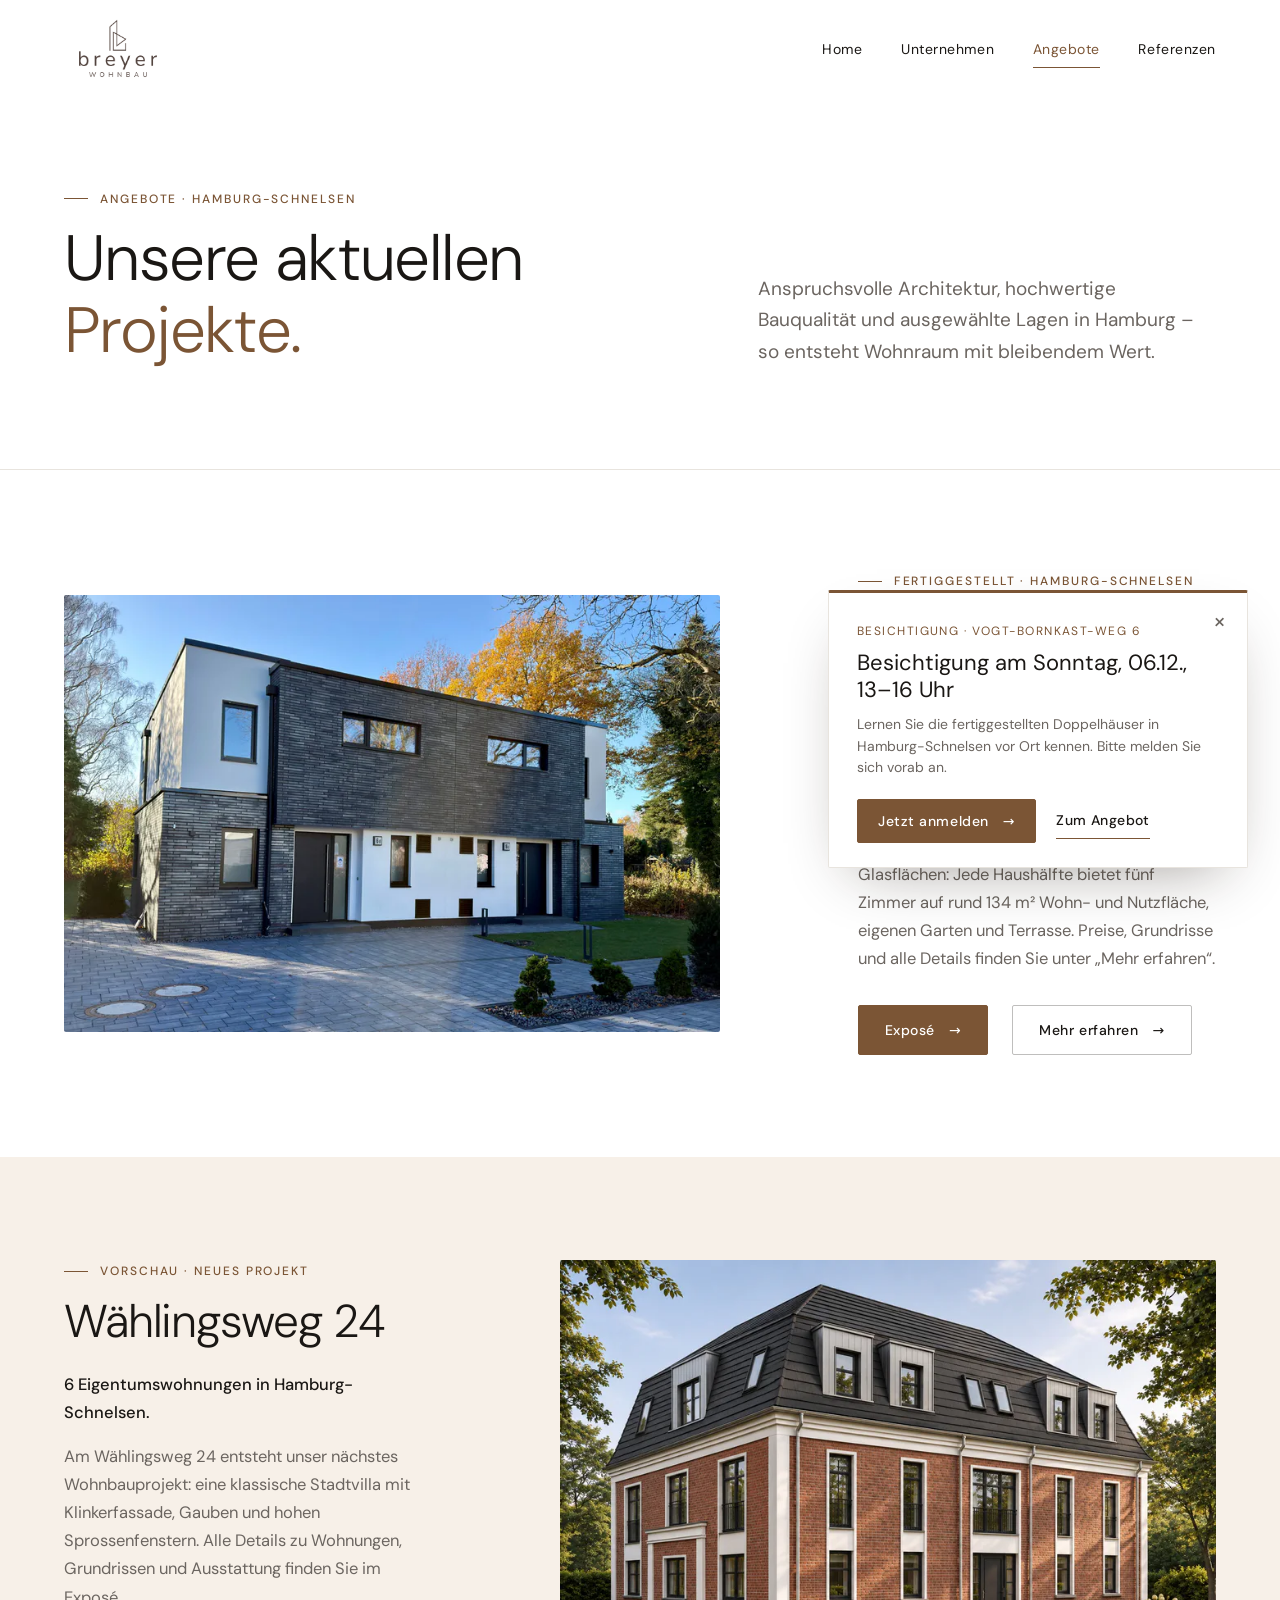
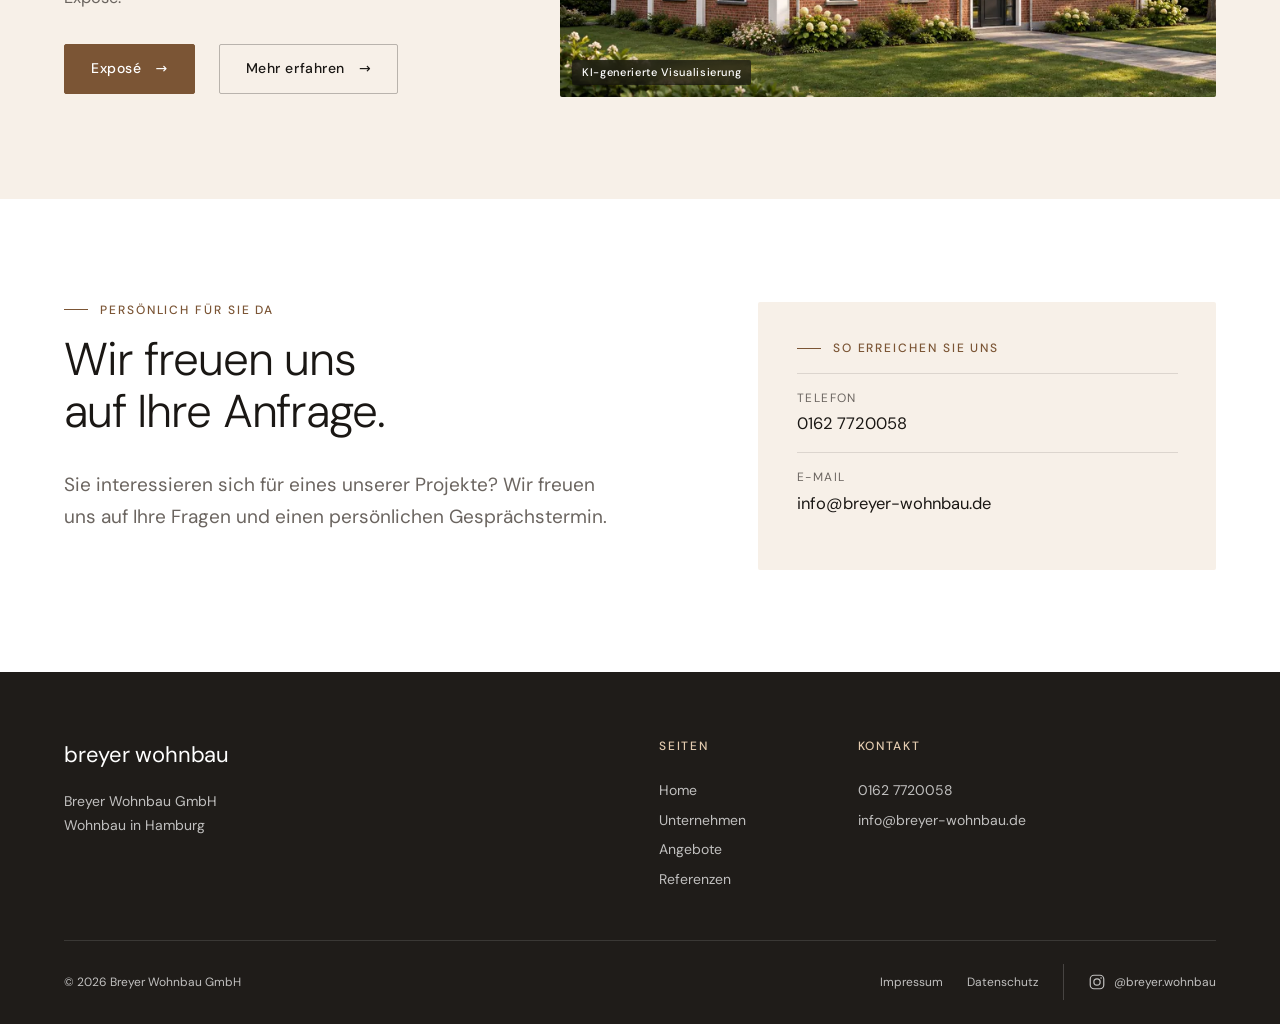
==== commit 737af5ff: "Versionsnummer an seite.js/style.css, damit Browser Änderungen sofort laden Co-Authored-By: Claude O" ====
--- a/angebot.html
+++ b/angebot.html
@@ -17,7 +17,7 @@
 <link rel="preload" href="schriften/dm-sans-latin-400-normal.woff2" as="font" type="font/woff2" crossorigin>
 <link rel="preload" href="schriften/dm-sans-latin-300-normal.woff2" as="font" type="font/woff2" crossorigin>
 <link rel="stylesheet" href="design.css">
-<link rel="stylesheet" href="style.css">
+<link rel="stylesheet" href="style.css?v=20261127b">
 </head>
 <body class="seite-angebot">
 <a class="skip" href="#inhalt">Zum Inhalt springen</a>
@@ -44,6 +44,6 @@
 </div>
 <div class="wrap fuss-unten"><p class="footer-copy">© 2026 Breyer Wohnbau GmbH</p><div class="footer-links"><a href="impressum.html">Impressum</a><a href="datenschutz.html">Datenschutz</a><a class="social-link" href="https://www.instagram.com/breyer.wohnbau/" target="_blank" rel="noopener" aria-label="Instagram (@breyer.wohnbau) – öffnet in neuem Fenster"><svg viewBox="0 0 24 24" width="18" height="18" aria-hidden="true" focusable="false"><rect x="3" y="3" width="18" height="18" rx="5" fill="none" stroke="currentColor" stroke-width="1.6"/><circle cx="12" cy="12" r="4.2" fill="none" stroke="currentColor" stroke-width="1.6"/><circle cx="17.4" cy="6.6" r="1.1" fill="currentColor"/></svg><span>@breyer.wohnbau</span></a></div></div>
 </footer>
-<script src="seite.js" defer></script>
+<script src="seite.js?v=20261127b" defer></script>
 </body>
 </html>
--- a/style.css
+++ b/style.css
@@ -865,3 +865,34 @@
 #lageplan .lp-text li{padding:12px 0;border-bottom:1px solid var(--gray-200);color:var(--text)}
 #lageplan .expose-row{grid-column:1 / -1;grid-row:6;display:grid!important;grid-template-columns:minmax(0,1fr) auto;align-items:center;margin-top:clamp(32px,4vw,56px);padding:clamp(24px,3vw,40px)}
 @media (max-width:900px){#lageplan .wrap{grid-template-columns:minmax(0,1fr);grid-template-rows:none}#lageplan .sec-label,#lageplan .sec-title,#lageplan .lp-text,#lageplan .plans-grid,#lageplan .expose-row{grid-column:1;grid-row:auto}#lageplan .sec-label{order:1}#lageplan .sec-title{order:2}#lageplan .lp-text{order:3}#lageplan .plans-grid{order:4;margin:24px 0 0}#lageplan .expose-row{order:5;grid-template-columns:minmax(0,1fr)}}
+
+/* Hinweis-Banner (z. B. Besichtigungstermin) – wird von seite.js eingefügt */
+.hinweis{position:fixed;right:clamp(16px,3vw,32px);bottom:clamp(16px,3vw,32px);z-index:90;width:min(420px,calc(100vw - 32px));padding:28px 28px 24px;background:#fff;border:1px solid var(--linie);border-top:3px solid var(--braun);border-radius:var(--radius);box-shadow:0 24px 60px -28px rgba(30,20,10,.45);opacity:0;transform:translateY(16px);visibility:hidden;transition:opacity .4s var(--ease),transform .4s var(--ease),visibility 0s linear .4s}
+.hinweis.sichtbar{opacity:1;transform:none;visibility:visible;transition-delay:0s}
+.hinweis-kicker{margin:0 0 8px;padding-right:32px;font-size:var(--fs-xs);letter-spacing:.12em;text-transform:uppercase;color:var(--braun)}
+.hinweis-titel{margin:0 0 10px;padding-right:24px;font-size:22px;line-height:1.25;font-weight:400;color:var(--text)}
+.hinweis-text{margin:0 0 20px;font-size:var(--fs-s);line-height:1.55;color:var(--gray-600)}
+.hinweis-aktionen{display:flex;flex-wrap:wrap;align-items:center;gap:12px 20px}
+.hinweis-aktionen .btn{min-height:44px;padding:12px 20px}
+.hinweis-zu{position:absolute;top:10px;right:10px;width:36px;height:36px;display:grid;place-items:center;background:none;border:0;font-size:24px;line-height:1;color:var(--gray-600);cursor:pointer}
+.hinweis-zu:hover{color:var(--text)}
+body.menue-offen .hinweis{display:none}
+@media (max-width:560px){.hinweis{left:16px;right:16px;bottom:16px;width:auto;padding:22px 20px 18px}.hinweis-titel{font-size:19px}}
+@media (prefers-reduced-motion:reduce){.hinweis{transition:none}}
+@media print{.hinweis{display:none!important}}
+/* Anmelde-Pop-up zur Besichtigung */
+.anmeldung{position:fixed;inset:0;margin:auto;height:fit-content;width:min(480px,calc(100vw - 32px));max-height:calc(100dvh - 32px);overflow-y:auto;padding:32px 32px 28px;border:0;border-top:3px solid var(--braun);border-radius:var(--radius);background:#fff;color:var(--text);box-shadow:0 30px 80px -30px rgba(30,20,10,.5)}
+.anmeldung::backdrop{background:rgba(31,28,25,.55)}
+.anmeldung-titel{margin:0 0 8px;padding-right:24px;font-size:24px;line-height:1.25;font-weight:400}
+.anmeldung form{display:grid;gap:14px}
+.feld{display:grid;gap:6px;font-size:var(--fs-s);color:var(--gray-600)}
+.feld input,.feld select{width:100%;min-height:46px;padding:10px 12px;border:1px solid rgba(26,23,20,.25);border-radius:var(--radius);background:#fff;font:inherit;font-size:16px;color:var(--text)}
+.feld input:focus,.feld select:focus{outline:2px solid var(--braun);outline-offset:1px;border-color:var(--braun)}
+.feld-check{display:grid;grid-template-columns:auto 1fr;gap:10px;align-items:start;font-size:var(--fs-xs);line-height:1.5;color:var(--gray-600)}
+.feld-check input{width:18px;height:18px;margin:1px 0 0;accent-color:var(--braun)}
+.feld-check a{color:var(--braun);text-decoration:underline}
+.feld-falle{position:absolute!important;left:-9999px;width:1px;height:1px;opacity:0}
+.anmeldung-fehler{margin:0;padding:10px 12px;background:#fbeeea;border-left:3px solid #a3402a;font-size:var(--fs-s);color:#7a2c1c}
+.anmeldung .btn{margin-top:4px}
+.anmeldung-danke{outline:none}
+@media (max-width:560px){.anmeldung{padding:26px 20px 22px}.anmeldung-titel{font-size:21px}.anmeldung form .btn{width:100%}}
